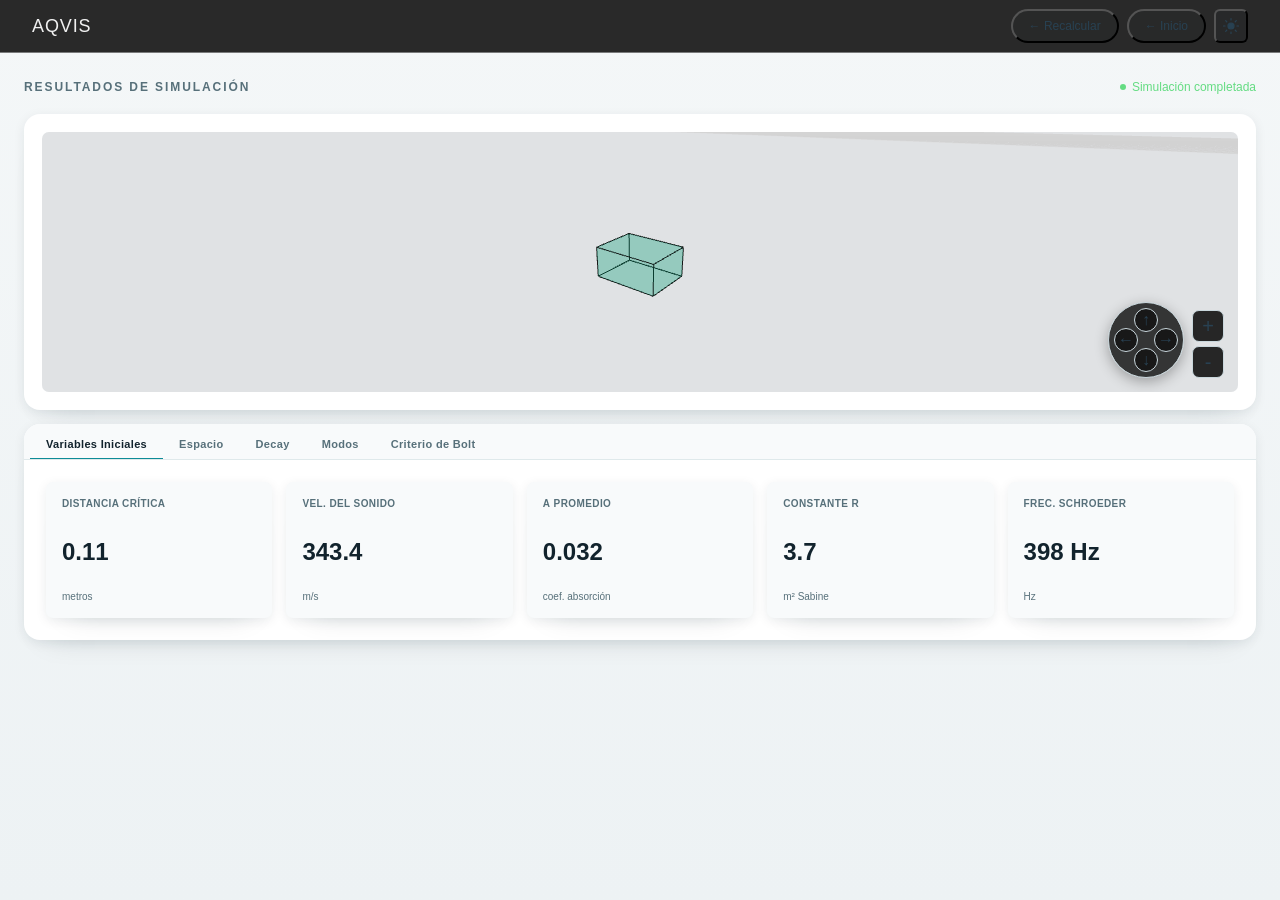
==== results.html @ 7ed19495 "Versión 1.1" ====
<!DOCTYPE html>
<html lang="es">
<head>
  <meta charset="UTF-8">
  <meta name="viewport" content="width=device-width, initial-scale=1.0">
  <title>Resultados — AQVIS</title>
  <link rel="stylesheet" href="css/global.css">
  <style>
    .results-page { min-height:100vh; padding-top:52px; padding-bottom:60px; background:var(--bg); }
    .results-inner { max-width:1300px; margin:0 auto; padding:28px 24px 0; }
    .results-header { display:flex; align-items:center; justify-content:space-between; margin-bottom:20px; }
    .results-title { font-size:12px; font-weight:600; letter-spacing:0.16em; text-transform:uppercase; color:var(--text3); font-family:var(--font-mono); }

    /* ── Gráfico RT60 ── */
    #rt-chart {
      width:100%;
      height:220px;
      margin-top:16px;
      border-radius:8px;
      background: var(--surface2);
      border: 1px solid var(--border2);
      overflow: visible;
    }
    .rt-chart-title {
      font-size:11px;
      font-family:var(--font-mono);
      color:var(--text3);
      text-transform:uppercase;
      letter-spacing:0.12em;
      margin-bottom:6px;
    }

    /* ── Áreas por superficie ── */
    .geo-surf-grid {
      display:grid;
      grid-template-columns:repeat(auto-fill, minmax(120px,1fr));
      gap:8px;
    }
    .surf-area-card {
      background:var(--surface2);
      border:1px solid var(--border2);
      border-radius:6px;
      padding:10px;
    }
    .surf-area-name { font-size:11px; color:var(--text3); font-family:var(--font-mono); margin-bottom:4px; }
    .surf-area-val  { font-size:17px; font-weight:700; color:var(--text); font-family:var(--font-mono); }
    .surf-area-unit { font-size:11px; color:var(--text3); }

    /* ── Bolt SVG corregido ── */
    .bolt-wrap { display:grid; grid-template-columns:1fr 1fr; gap:20px; align-items:start; }
    .bolt-chart-box { aspect-ratio:1; width:100%; max-width:380px; justify-self:center; }
    .bolt-ratio { display:flex; justify-content:space-between; padding:8px 0; border-bottom:1px solid var(--border2); }
    .bolt-ratio-lbl { font-size:12px; color:var(--text3); }
    .bolt-ratio-val { font-family:var(--font-mono); font-size:14px; font-weight:600; color:var(--text); }
    @media (max-width:720px) {
      .bolt-wrap { grid-template-columns:1fr; }
      .bolt-chart-box { width:min(100%, 360px); }
    }
  </style>
</head>
<body>

<div class="recalc-overlay" id="recalc-overlay">
  <div class="recalc-spinner"></div>
  <div class="recalc-label">Recalculando...</div>
</div>

<nav class="nav">
  <div class="nav-brand">AQVIS</div>
  <div style="display:flex;gap:8px">
    <button class="nav-btn" onclick="window.location.href='simulator.html'">← Recalcular</button>
    <button class="nav-btn" onclick="goHome()">← Inicio</button>
    <button id="theme-toggle" class="nav-btn theme-btn" onclick="toggleTheme()" aria-label="Cambiar tema"></button>
  </div>
</nav>

<div class="results-page">
  <div class="results-inner">

    <div class="results-header">
      <div class="results-title">Resultados de simulación</div>
      <div class="live"><div class="live-dot"></div>Simulación completada</div>
    </div>

    <div class="results-grid">

      <!-- ══ VISTA 3D ══ -->
      <div class="iso-panel">
        <div class="iso-viewport" style="flex:1">
          <div class="iso-grid-bg"></div>
          <div id="three-container" style="position:absolute;inset:0;z-index:1"></div>
          <div class="three-camera-controls" aria-label="Controles de cámara 3D">
            <div class="orbit-pad" aria-label="Orientar cámara">
              <button class="orbit-btn orbit-up" type="button" onclick="moveThreeCamera('up')" onpointerdown="startCameraHold('up')" onpointerup="stopCameraHold()" onpointerleave="stopCameraHold()" onpointercancel="stopCameraHold()" aria-label="Rotar hacia arriba">&#8593;</button>
              <button class="orbit-btn orbit-left" type="button" onclick="moveThreeCamera('left')" onpointerdown="startCameraHold('left')" onpointerup="stopCameraHold()" onpointerleave="stopCameraHold()" onpointercancel="stopCameraHold()" aria-label="Rotar hacia la izquierda">&#8592;</button>
              <button class="orbit-btn orbit-right" type="button" onclick="moveThreeCamera('right')" onpointerdown="startCameraHold('right')" onpointerup="stopCameraHold()" onpointerleave="stopCameraHold()" onpointercancel="stopCameraHold()" aria-label="Rotar hacia la derecha">&#8594;</button>
              <button class="orbit-btn orbit-down" type="button" onclick="moveThreeCamera('down')" onpointerdown="startCameraHold('down')" onpointerup="stopCameraHold()" onpointerleave="stopCameraHold()" onpointercancel="stopCameraHold()" aria-label="Rotar hacia abajo">&#8595;</button>
            </div>
            <div class="zoom-controls" aria-label="Zoom">
              <button class="zoom-btn" type="button" onclick="zoomThreeCamera('in')" aria-label="Acercar">+</button>
              <button class="zoom-btn" type="button" onclick="zoomThreeCamera('out')" aria-label="Alejar">-</button>
            </div>
          </div>
        </div>
      </div>

      <!-- ══ TABS ══ -->
      <div class="tabs-panel">
        <div class="tab-nav">
          <button class="tab-btn active" onclick="showTab('vars',this)">Variables Iniciales</button>
          <button class="tab-btn" onclick="showTab('espacio',this)">Espacio</button>
          <button class="tab-btn" onclick="showTab('decay',this)">Decay</button>
          <button class="tab-btn" onclick="showTab('modos',this)">Modos</button>
          <button class="tab-btn" onclick="showTab('bolt',this)">Criterio de Bolt</button>
        </div>

        <div class="tab-content">

          <!-- Variables Iniciales -->
          <div id="tab-vars" class="tab-pane active">
            <div class="param-grid">
              <div class="param-card">
                <div class="param-lbl">Distancia crítica</div>
                <div class="param-val" id="p-dc">—</div>
                <div class="param-unit">metros</div>
              </div>
              <div class="param-card">
                <div class="param-lbl">Vel. del sonido</div>
                <div class="param-val" id="p-vsound">—</div>
                <div class="param-unit">m/s</div>
              </div>
              <div class="param-card">
                <div class="param-lbl">α promedio</div>
                <div class="param-val" id="p-alpha">—</div>
                <div class="param-unit">coef. absorción</div>
              </div>
              <div class="param-card">
                <div class="param-lbl">Constante R</div>
                <div class="param-val" id="p-R">—</div>
                <div class="param-unit">m² Sabine</div>
              </div>
              <div class="param-card">
                <div class="param-lbl">Frec. Schroeder</div>
                <div class="param-val" id="p-schroeder">—</div>
                <div class="param-unit">Hz</div>
              </div>
            </div>
          </div>

          <!-- Espacio -->
          <div id="tab-espacio" class="tab-pane">
            <div class="param-grid" style="margin-bottom:14px">
              <div class="param-card">
                <div class="param-lbl">Volumen</div>
                <div class="param-val" id="g-vol">—</div>
                <div class="param-unit">m³</div>
              </div>
              <div class="param-card">
                <div class="param-lbl">Área total</div>
                <div class="param-val" id="g-area">—</div>
                <div class="param-unit">m²</div>
              </div>
              <div class="param-card">
                <div class="param-lbl">Free mean path</div>
                <div class="param-val" id="g-fmp">—</div>
                <div class="param-unit">metros</div>
              </div>
            </div>
            <div style="font-size:11px;font-weight:600;letter-spacing:0.16em;text-transform:uppercase;color:var(--text3);font-family:var(--font-mono);margin-bottom:10px">Área por superficie</div>
            <div class="geo-surf-grid" id="geo-surf-grid"></div>
          </div>

          <!-- Decay -->
          <div id="tab-decay" class="tab-pane">
            <!-- Selector de método RT60 -->
            <div class="mode-toggle" id="decay-method-toggle" style="margin-bottom:18px"></div>
            <div class="decay-control-row">
              <div class="decay-control-copy">
                <div class="selected-mode-label" id="decay-3d-label">Reflexiones 3D: Sabine</div>
                <span class="decay-control-hint">Controla la animación de reflexiones dentro del cubo.</span>
              </div>
              <button id="decay-play-toggle" class="decay-play-btn" type="button" onclick="toggleDecayPlayback()" aria-label="Pausar animación de Decay" aria-pressed="true" title="Pausar animación">&#10074;&#10074;</button>
            </div>

            <!-- Gráfico RT60 2D — una curva a la vez -->
            <div class="rt-chart-title">RT60 — Frecuencia vs Tiempo de Reverberación</div>
            <div id="rt-chart"></div>

            <div class="note" style="margin-top:12px" id="rt-note-text">—</div>
          </div>

          <!-- Modos -->
          <div id="tab-modos" class="tab-pane">
            <div class="modos-head">
              <div class="schroeder-lbl">Frecuencia de Schroeder: <strong id="schroeder-val">—</strong></div>
              <div class="zone-hint">zona modal ↓ · zona estadística →</div>
            </div>
            <div class="modes-view-tabs" role="tablist" aria-label="Vista de modos">
              <button class="modes-view-btn active" type="button" role="tab" aria-selected="true" onclick="setModesView('histogram',this)">Histograma</button>
              <button class="modes-view-btn" type="button" role="tab" aria-selected="false" onclick="setModesView('visualization',this)">Visualización</button>
            </div>

            <div class="modes-view-pane active" id="modes-view-histogram">
              <div class="density-card">
                <div class="density-title">Densidad modal por banda</div>
                <p class="histogram-help">Este histograma muestra cuántos modos propios aparecen en cada banda de frecuencia y cómo se distribuyen entre modos axiales, tangenciales y oblicuos. Permite identificar zonas de mayor concentración modal y evaluar, junto con la frecuencia de Schroeder, dónde el comportamiento del recinto deja de estar dominado por resonancias individuales.</p>
                <div id="modes-density-chart"></div>
                <div class="legend-row">
                  <div class="legend-item"><span class="legend-dot" style="background:var(--mode-axial)"></span>Axial</div>
                  <div class="legend-item"><span class="legend-dot" style="background:var(--mode-tangential)"></span>Tangencial</div>
                  <div class="legend-item"><span class="legend-dot" style="background:var(--mode-oblique)"></span>Oblicuo</div>
                </div>
              </div>
              <div style="font-size:10px;color:var(--text3);font-family:var(--font-mono)">zona modal ↓</div>
            </div>

            <div class="modes-view-pane" id="modes-view-visualization">
              <div class="selected-mode-label" id="selected-mode-label">Selecciona un modo para visualizarlo en 3D</div>
              <p class="modes-help">Los modos propios son las frecuencias naturales de resonancia del recinto. Cada modo describe una distribución específica de máximos y mínimos de presión dentro del espacio. Haz clic en una frecuencia para resaltarla y observar su patrón espacial directamente en el cubo 3D.</p>
              <div class="modes-type-tabs" id="modes-type-tabs" role="tablist" aria-label="Tipo de modo"></div>
              <div class="modes-cols" id="modes-cols"></div>
            </div>
          </div>

          <!-- Región de Bolt — gráfico generado por JS desde aqengine.js -->
          <div id="tab-bolt" class="tab-pane">
            <div class="bolt-wrap">
              <div class="bolt-chart-box">
                <div id="bolt-chart" style="width:100%;height:100%"></div>
              </div>

              <div class="bolt-info">
                <div style="font-size:13px;font-weight:600;margin-bottom:10px">Resultado</div>
                <div style="margin-bottom:12px"><span class="chip" id="bolt-chip">—</span></div>
                <p style="font-size:12px;color:var(--text2);line-height:1.65;margin-bottom:14px" id="bolt-text">—</p>

                <div class="bolt-dims" id="bolt-dims" style="font-size:10px;color:var(--text3);font-family:var(--font-mono);margin-bottom:12px;line-height:1.7">—</div>

                <div class="bolt-ratio">
                  <div class="bolt-ratio-lbl">Media / menor</div>
                  <div class="bolt-ratio-val" id="bolt-lh">—</div>
                </div>
                <div class="bolt-ratio">
                  <div class="bolt-ratio-lbl">Mayor / menor</div>
                  <div class="bolt-ratio-val" id="bolt-wh">—</div>
                </div>

                <div class="bolt-legend" style="margin-top:14px;display:flex;flex-direction:column;gap:6px">
                  <div class="legend-item"><span class="legend-dot" style="background:#64dc82"></span>Tu sala (dentro)</div>
                  <div class="legend-item"><span class="legend-dot" style="background:#f05050"></span>Tu sala (fuera)</div>
                  <div class="legend-item"><span class="legend-dot" style="background:var(--surface);border:1.3px solid var(--text3)"></span>Louden / Sepmeyer (referencia)</div>
                </div>

                <div style="margin-top:12px;font-size:10px;color:var(--text3);font-family:var(--font-mono);line-height:1.6">
                  Región de Bolt (1946) — aproximación trazada de la fuente original.
                  Puntos de referencia: Louden (1971), Sepmeyer (1965).
                </div>
              </div>
            </div>
          </div>

        </div>
      </div>

    </div>
  </div>
</div>

<script src="js/three.min.js"></script>
<script src="js/OrbitControls.js"></script>
<script src="js/aqengine.js"></script>
<script src="js/app.js"></script>
<script src="js/results.js"></script>
<script src="js/renderer.js"></script>
</body>
</html>
---- css/global.css ----
*, *::before, *::after { margin: 0; padding: 0; box-sizing: border-box; }

/* Transición sutil entre páginas (index → simulator → results).
   Sin efecto en navegadores sin soporte de cross-document view
   transitions: simplemente navegan como siempre. */
@view-transition {
  navigation: auto;
}

::view-transition-old(root),
::view-transition-new(root) {
  animation-duration: 0.22s;
  animation-timing-function: cubic-bezier(0.4, 0, 0.2, 1);
}

:root {
  --bg:        #050505;
  --surface:   #0e0e0e;
  --surface2:  #161616;
  --surface3:  #1f1f1f;
  --border:    #222222;
  --border2:   #2e2e2e;
  --text:      #f0f0f0;
  --text2:     #e4e4e4;
  --text3:     #bebebe;
  --accent:    #00c2cb;
  --accent-dim: rgba(0,194,203,0.16);
  --mode-axial: #2563eb;
  --mode-tangential: #f59e0b;
  --mode-oblique: #e83e8c;

  /* Barra superior: siempre oscura por diseño, independiente del tema */
  --nav-bg: rgba(5,5,5,0.85);

  --font-title: 'Segoe UI Variable Display', 'Segoe UI', sans-serif;
  --font-body:  'Arial', 'Helvetica Neue', sans-serif;
  --font-mono:  'Segoe UI Variable Text', 'Segoe UI', Arial, sans-serif;

  --radius:    10px;
  --radius-sm: 7px;
  --radius-lg: 16px;
  --radius-pill: 100px;

  --shadow-card: 0 1px 2px rgba(0,0,0,0.35), 0 10px 24px -16px rgba(0,0,0,0.65);

  --transition: all 0.22s cubic-bezier(0.4,0,0.2,1);

  /* 3D render filter defaults (dark mode) */
  --three-invert: 0;
  --three-hue: 0deg;
  --three-contrast: 1;
}

/* Light mode overrides when body has .light-mode */
.light-mode {
  --bg:        linear-gradient(180deg, #f4f7f8 0%, #edf2f4 100%);
  --surface:   #ffffff;
  --surface2:  #f8fafb;
  --surface3:  #eef4f5;
  --border:    #dfe9eb;
  --border2:   #c9d7dc;
  --text:      #12232d;
  --text2:     #284152;
  --text3:     #57707a;
  --accent:    #0d8b96;
  --accent-dim: rgba(13,139,150,0.12);
  --shadow-card: 0 3px 12px rgba(15,36,46,0.08), 0 18px 30px -24px rgba(15,36,46,0.2);

  /* Ajuste visual exclusivo para el tema claro */
  background: linear-gradient(180deg, #f4f7f8 0%, #edf2f4 100%);
}

.light-mode .wizard-card,
.light-mode .timeline,
.light-mode .field-wrap,
.light-mode .mat-select,
.light-mode .field-input {
  border: 1px solid var(--border);
}

.light-mode .wizard-card {
  background: linear-gradient(180deg, rgba(255,255,255,0.96) 0%, rgba(250,252,253,0.98) 100%);
}

.light-mode .timeline {
  background: rgba(255,255,255,0.72);
  backdrop-filter: blur(10px);
}

.light-mode .field-wrap,
.light-mode .mat-select,
.light-mode .field-input {
  background: var(--surface2);
  box-shadow: inset 0 1px 0 rgba(255,255,255,0.6);
}

.light-mode .nav-btn {
  background: rgba(17, 35, 45, 0.06);
  color: var(--text2);
}

.light-mode .nav-btn:hover {
  background: rgba(17, 35, 45, 0.1);
  color: var(--text);
}

/* Invert 3D render when light mode enabled to get quick negative-like effect */
.light-mode {
  --three-invert: 0.95;
  --three-hue: 160deg;
  --three-contrast: 0.92;
}

.light-mode #three-container canvas {
  filter: invert(var(--three-invert)) hue-rotate(var(--three-hue)) contrast(var(--three-contrast));
  transition: filter 220ms ease;
}

/* Theme button styles
   Nota: este botón también lleva la clase .nav-btn (para heredar el
   hover/transition base), cuyas reglas de padding/border-radius caerían
   más abajo en la cascada y ganarían con igual especificidad — por eso
   el selector va calificado con "button" acá, para que el tamaño e
   ícono del toggle nunca dependan del orden de las reglas. */
button.theme-btn {
  display: inline-flex;
  align-items: center;
  justify-content: center;
  width: 34px;
  height: 34px;
  padding: 6px;
  border-radius: 6px;
  background: transparent;
  color: #e4e4e4; /* fijo: el nav siempre es oscuro, no sigue var(--text) */
}
button.theme-btn svg { width: 18px; height: 18px; display: block; }
button.theme-btn:hover { background: rgba(255,255,255,0.08); }

@keyframes theme-spin {
  from { transform: rotate(0deg); }
  to   { transform: rotate(360deg); }
}
button.theme-btn.spin { animation: theme-spin 420ms ease; }

html { scroll-behavior: smooth; }

body {
  font-family: var(--font-body);
  background: var(--bg);
  color: var(--text);
  min-height: 100vh;
  overflow-x: hidden;
  -webkit-font-smoothing: antialiased;
}

.aq-tooltip {
  position: fixed;
  z-index: 3000;
  max-width: min(260px, calc(100vw - 24px));
  padding: 9px 11px 9px 13px;
  border: 1px solid var(--accent);
  border-radius: 6px;
  background: rgba(10, 18, 19, 0.96);
  box-shadow: 0 8px 22px rgba(0,0,0,0.4), inset 3px 0 0 var(--accent);
  color: var(--text2);
  font-family: var(--font-mono);
  font-size: 10px;
  line-height: 1.4;
  pointer-events: none;
  opacity: 0;
  transform: translateY(4px);
  transition: opacity 0.14s ease, transform 0.14s ease;
}

.aq-tooltip.visible { opacity: 1; transform: translateY(0); }
.light-mode .aq-tooltip { background: rgba(255,255,255,0.97); color: var(--text2); }

a { text-decoration: none; color: inherit; }
button { cursor: pointer; font-family: var(--font-body); }
input, select { font-family: var(--font-body); }

::-webkit-scrollbar { width: 4px; }
::-webkit-scrollbar-track { background: var(--bg); }
::-webkit-scrollbar-thumb { background: var(--border2); border-radius: 2px; }

/* ── NAV ── */
.nav {
  position: fixed;
  top: 0; left: 0; right: 0;
  z-index: 1000;
  height: 52px;
  display: flex;
  align-items: center;
  justify-content: space-between;
  padding: 0 32px;
  background: var(--nav-bg);
  backdrop-filter: blur(16px);
  box-shadow: 0 1px 0 rgba(0,0,0,0.5);
}

.nav-brand {
  font-family: var(--font-title);
  font-size: 18px;
  letter-spacing: 0.05em;
  color: #f0f0f0; /* fijo: el nav siempre es oscuro, no sigue var(--text) */
}

.nav-btn {
  background: rgba(255,255,255,0.06);
  color: #e4e4e4;
  padding: 6px 16px;
  border-radius: var(--radius-pill);
  font-size: 12px;
  font-family: var(--font-body);
  font-weight: 500;
  cursor: pointer;
  transition: var(--transition);
}

.nav-btn:hover {
  background: rgba(255,255,255,0.12);
  color: #ffffff;
}

/* ── TIMELINE PILLS ── */
.timeline {
  display: flex;
  flex-wrap: wrap;
  align-items: center;
  justify-content: center;
  gap: 2px;
  background: var(--surface);
  box-shadow: var(--shadow-card);
  border-radius: var(--radius-pill);
  padding: 5px;
  width: fit-content;
  max-width: 100%;
  margin: 0 auto 36px;
}

.tl-pill {
  padding: 7px 14px;
  border-radius: var(--radius-pill);
  font-size: 12px;
  font-weight: 500;
  color: var(--text3);
  cursor: default;
  transition: var(--transition);
  white-space: nowrap;
  user-select: none;
}

.tl-pill.active {
  background: var(--accent);
  color: var(--bg);
  font-weight: 600;
}

.tl-pill.done {
  color: var(--text2);
}

/* Timeline por nodos conectados del wizard */
.timeline {
  display: grid;
  grid-template-columns: repeat(var(--timeline-steps, 4), minmax(0, 1fr));
  align-items: start;
  width: 100%;
  padding: 16px 14px 12px;
  border: 1px solid var(--border2);
  border-radius: var(--radius);
  background: var(--surface);
  box-shadow: inset 0 1px 0 rgba(255,255,255,0.025);
}

.tl-node { position: relative; z-index: 0; display: flex; min-width: 0; flex-direction: column; align-items: center; gap: 8px; text-align: center; }
.tl-node:not(:last-child)::after { position: absolute; z-index: -1; top: 6px; left: calc(50% + 8px); right: calc(-50% + 8px); height: 1px; background: var(--border2); content: ''; }
.tl-node.done::after { background: var(--accent); box-shadow: 0 0 8px var(--accent-dim); }
.tl-dot { display: block; width: 13px; height: 13px; flex: 0 0 13px; border: 1px solid var(--text3); border-radius: 50%; background: var(--surface); transition: var(--transition); }
.tl-node.active .tl-dot { border-color: var(--accent); background: var(--accent); box-shadow: 0 0 0 4px var(--accent-dim), 0 0 14px var(--accent-dim); }
.tl-node.done .tl-dot { border-color: var(--accent); background: var(--accent); }
.tl-label { max-width: 100%; color: var(--text3); font-size: 10px; font-weight: 500; line-height: 1.3; overflow-wrap: anywhere; transition: opacity 220ms ease, color 220ms ease; }
.tl-node.active .tl-label { color: var(--text); font-weight: 700; }
.tl-node.done .tl-label, .tl-node.upcoming .tl-label { opacity: 0.55; }
@media (max-width: 520px) { .timeline { padding: 14px 8px 10px; } .tl-node { gap: 7px; } .tl-label { font-size: 9px; } }

/* ── WIZARD CARD ── */
.wizard-card {
  background: var(--surface);
  box-shadow: var(--shadow-card);
  border-radius: var(--radius-lg);
  padding: 36px 40px;
  width: 100%;
  max-width: 640px;
  margin: 0 auto;
  display: none;
  animation: fadeUp 0.35s cubic-bezier(0.34,1.2,0.64,1);
}

.wizard-card.active { display: block; }

@keyframes fadeUp {
  from { opacity: 0; transform: translateY(18px) scale(0.98); }
  to   { opacity: 1; transform: translateY(0) scale(1); }
}

@keyframes fadeOut {
  from { opacity: 1; transform: translateY(0); }
  to   { opacity: 0; transform: translateY(-12px); }
}

.results-title {
  font-family: var(--font-body);
  font-size: 11px;
  font-weight: 700;
  letter-spacing: 0.08em;
  text-transform: uppercase;
  color: var(--text);
}

.wc-title {
  font-family: var(--font-body);
  font-size: 28px;
  letter-spacing: 0.02em;
  margin-bottom: 8px;
  color: var(--text);
}

.wc-desc {
  font-size: 13px;
  color: var(--text2);
  line-height: 1.6;
  margin-bottom: 30px;
  font-weight: 300;
}

/* ── FORM ── */
.field-group { margin-bottom: 18px; }
.field-group:last-of-type { margin-bottom: 0; }

.field-label {
  display: block;
  font-size: 11px;
  font-weight: 600;
  color: var(--text2);
  margin-bottom: 7px;
  letter-spacing: 0.03em;
  text-transform: uppercase;
  font-family: var(--font-body);
}

.field-row-3 { display: grid; grid-template-columns: 1fr 1fr 1fr; gap: 10px; }
.field-row-2 { display: grid; grid-template-columns: 1fr 1fr; gap: 10px; }

.field-wrap { position: relative; }

.field-input {
  width: 100%;
  background: var(--surface2);
  border: 1px solid var(--border2);
  border-radius: var(--radius-sm);
  padding: 11px 36px 11px 14px;
  font-size: 14px;
  font-family: var(--font-mono);
  font-weight: 400;
  color: var(--text);
  transition: var(--transition);
  outline: none;
  appearance: none;
  -moz-appearance: textfield;
}

.field-input::-webkit-outer-spin-button,
.field-input::-webkit-inner-spin-button { -webkit-appearance: none; }

.field-input:focus {
  border-color: var(--accent);
  background: var(--surface3);
  box-shadow: 0 0 0 3px var(--accent-dim);
}

.field-unit {
  position: absolute;
  right: 12px;
  top: 50%;
  transform: translateY(-50%);
  font-size: 10px;
  font-family: var(--font-mono);
  color: var(--text3);
  pointer-events: none;
}

.field-sub {
  display: block;
  font-size: 10px;
  color: var(--text3);
  margin-top: 5px;
  font-family: var(--font-mono);
  letter-spacing: 0.04em;
}

/* ── SLIDER ── */
.slider-row { display: flex; align-items: center; gap: 16px; }

input[type="range"] {
  flex: 1;
  appearance: none;
  height: 2px;
  border-radius: 1px;
  outline: none;
  cursor: pointer;
  background: linear-gradient(to right, #fff 50%, var(--surface3) 50%);
}

input[type="range"]::-webkit-slider-thumb {
  appearance: none;
  width: 14px; height: 14px;
  border-radius: 50%;
  background: var(--accent);
  border: 2px solid var(--surface);
  box-shadow: 0 0 0 3px var(--accent-dim);
  cursor: pointer;
  transition: transform 0.15s;
}

input[type="range"]::-webkit-slider-thumb:hover { transform: scale(1.25); }

.slider-val {
  font-family: var(--font-mono);
  font-size: 13px;
  font-weight: 700;
  color: var(--accent);
  min-width: 46px;
  text-align: right;
}

/* ── SELECT ── */
.mat-select {
  width: 100%;
  background: var(--surface2);
  border: 1px solid var(--border2);
  border-radius: var(--radius-sm);
  padding: 9px 12px;
  font-size: 12px;
  font-family: var(--font-body);
  color: var(--text);
  outline: none;
  cursor: pointer;
  transition: var(--transition);
  appearance: none;
  background-image: url("data:image/svg+xml,%3Csvg xmlns='http://www.w3.org/2000/svg' width='10' height='6' fill='none'%3E%3Cpath d='M1 1l4 4 4-4' stroke='%23666' stroke-width='1.5' stroke-linecap='round'/%3E%3C/svg%3E");
  background-repeat: no-repeat;
  background-position: right 10px center;
  padding-right: 28px;
}

.mat-select:focus { border-color: var(--accent); box-shadow: 0 0 0 3px var(--accent-dim); }

/* ── MAT ROW ── */
.mat-row {
  display: grid;
  grid-template-columns: 72px 1fr auto;
  align-items: center;
  gap: 10px;
  padding: 10px 14px;
  background: var(--surface2);
  border-radius: var(--radius-sm);
  margin-bottom: 7px;
  transition: background 0.2s;
}

.mat-row:last-child { margin-bottom: 0; }
.mat-row:hover { background: var(--surface3); }

.mat-lbl {
  font-size: 11px;
  font-weight: 600;
  color: var(--text2);
  font-family: var(--font-body);
  letter-spacing: 0.04em;
}

.mat-alpha {
  font-size: 11px;
  font-family: var(--font-mono);
  color: var(--text2);
  white-space: nowrap;
}

/* ── BUTTONS ── */
.btn-primary {
  width: 100%;
  margin-top: 28px;
  background: var(--accent);
  color: var(--bg);
  border: none;
  border-radius: var(--radius-pill);
  padding: 14px;
  font-size: 13px;
  font-family: var(--font-body);
  font-weight: 600;
  letter-spacing: 0.04em;
  cursor: pointer;
  transition: var(--transition);
  display: flex;
  align-items: center;
  justify-content: center;
  gap: 8px;
}

.btn-primary:hover {
  filter: brightness(1.12);
  transform: translateY(-1px);
}

.btn-primary:active { transform: translateY(0); }

.wizard-actions { display:flex; align-items:center; gap:10px; margin-top:28px; }
.wizard-actions .btn-primary { width:auto; flex:1; margin-top:0; }
.btn-back {
  display:inline-flex;
  min-height:46px;
  align-items:center;
  justify-content:center;
  gap:7px;
  padding:0 16px;
  border:1px solid var(--border2);
  border-radius:var(--radius-pill);
  background:var(--surface2);
  color:var(--text2);
  font-size:12px;
  font-weight:600;
  white-space:nowrap;
  transition:var(--transition);
}
.btn-back:hover { border-color:var(--accent); color:var(--text); }
.btn-back svg { width:13px; height:13px; }
@media (max-width:520px) { .wizard-actions { gap:8px; } .btn-back { padding:0 12px; } }

.btn-outline {
  width: 100%;
  margin-top: 10px;
  background: transparent;
  color: var(--text2);
  border: 1px solid var(--border2);
  border-radius: var(--radius-pill);
  padding: 13px;
  font-size: 13px;
  font-family: var(--font-body);
  font-weight: 500;
  cursor: pointer;
  transition: var(--transition);
  display: flex;
  align-items: center;
  justify-content: center;
  gap: 8px;
}

.btn-outline:hover {
  border-color: #555;
  color: var(--text);
}

/* ── MODE TOGGLE ── */
.mode-toggle {
  display: flex;
  background: var(--surface2);
  box-shadow: var(--shadow-card);
  border-radius: var(--radius-pill);
  padding: 4px;
  margin-bottom: 20px;
  gap: 3px;
}

.mtog-btn {
  flex: 1;
  padding: 7px 12px;
  font-size: 11px;
  font-weight: 600;
  font-family: var(--font-body);
  border: none;
  border-radius: var(--radius-pill);
  background: transparent;
  color: var(--text3);
  cursor: pointer;
  transition: var(--transition);
  letter-spacing: 0.03em;
}

.mtog-btn.active {
  background: var(--accent);
  color: var(--bg);
}

/* ── YES/NO ── */
.yn-grid { display: grid; grid-template-columns: 1fr 1fr; gap: 12px; }

.yn-card {
  padding: 22px 16px;
  background: var(--surface2);
  box-shadow: var(--shadow-card);
  border-radius: var(--radius);
  cursor: pointer;
  transition: var(--transition);
  text-align: center;
}

.yn-card:hover { background: var(--surface3); }
.yn-card.selected { box-shadow: 0 0 0 2px var(--accent), var(--shadow-card); background: var(--surface3); }

.yn-label { font-size: 15px; font-weight: 600; color: var(--text); }
.yn-desc  { font-size: 11px; color: var(--text3); margin-top: 4px; font-family: var(--font-mono); }

/* ── CHIPS ── */
.chip {
  display: inline-flex;
  align-items: center;
  gap: 4px;
  padding: 3px 10px;
  border-radius: var(--radius-pill);
  font-size: 10px;
  font-weight: 600;
  font-family: var(--font-body);
}

.chip-good { background: rgba(100,220,130,0.1); color: #64dc82; border: 1px solid rgba(100,220,130,0.2); }
.chip-warn { background: rgba(240,180,50,0.1);  color: #f0b432; border: 1px solid rgba(240,180,50,0.2); }
.chip-bad  { background: rgba(240,80,80,0.1);   color: #f05050; border: 1px solid rgba(240,80,80,0.2); }

/* ── NOTES ── */
.note {
  padding: 11px 14px;
  border-radius: var(--radius-sm);
  font-size: 11px;
  font-family: var(--font-mono);
  line-height: 1.6;
  margin-top: 12px;
  color: var(--text3);
  background: var(--surface2);
}

/* ── RECALC OVERLAY ── */
.recalc-overlay {
  position: fixed;
  inset: 0;
  z-index: 900;
  backdrop-filter: blur(12px);
  background: rgba(5,5,5,0.7);
  display: none;
  align-items: center;
  justify-content: center;
  flex-direction: column;
  gap: 14px;
}

.recalc-overlay.active { display: flex; }

.recalc-spinner {
  width: 32px; height: 32px;
  border: 2px solid var(--border2);
  border-top-color: var(--text);
  border-radius: 50%;
  animation: spin 0.7s linear infinite;
}

@keyframes spin { to { transform: rotate(360deg); } }

.recalc-label {
  font-size: 12px;
  color: var(--text2);
  letter-spacing: 0.15em;
  font-family: var(--font-mono);
}

/* ── TABS ── */
.tab-nav {
  display: flex;
  gap: 0;
  padding: 6px 6px 0;
  background: var(--surface2);
  border-bottom: 1px solid var(--border);
  overflow-x: auto;
  scrollbar-width: none;
}

.tab-nav::-webkit-scrollbar { display: none; }

.tab-btn {
  padding: 8px 16px;
  font-size: 11px;
  font-weight: 600;
  font-family: var(--font-body);
  border: none;
  background: transparent;
  color: var(--text3);
  border-radius: 7px 7px 0 0;
  cursor: pointer;
  transition: var(--transition);
  white-space: nowrap;
  border-bottom: 2px solid transparent;
  margin-bottom: -1px;
  letter-spacing: 0.03em;
}

.tab-btn:hover:not(.active) { color: var(--text2); }
.tab-btn.active { color: var(--text); border-bottom-color: var(--accent); }

.tab-content { padding: 22px; }
.tab-pane { display: none; }
.tab-pane.active { display: block; animation: fadeUp 0.22s ease; }

/* ── DECAY: selector de método RT60 ── */
.decay-status-dot {
  display: inline-block;
  width: 6px; height: 6px;
  border-radius: 50%;
  margin-right: 6px;
  vertical-align: middle;
}
.decay-status-dot.rt-good { background: #64dc82; }
.decay-status-dot.rt-warn { background: #f0b432; }
.decay-status-dot.rt-bad  { background: #f05050; }

/* ── PARAM CARDS ── */
 .param-grid {
  display: grid;
  grid-template-columns: repeat(auto-fit, minmax(220px, 1fr));
  gap: 14px;
}

.param-card {
  background: var(--surface2);
  box-shadow: var(--shadow-card);
  border-radius: var(--radius-sm);
  padding: 16px;
  min-height: 136px;
  display: flex;
  flex-direction: column;
  justify-content: space-between;
}

.param-lbl {
  font-size: 10px;
  font-weight: 600;
  letter-spacing: 0.04em;
  text-transform: uppercase;
  color: var(--text3);
  margin-bottom: 8px;
  font-family: var(--font-body);
}
.param-val {
  font-size: 24px;
  font-weight: 700;
  color: var(--text);
  font-family: var(--font-body);
  line-height: 1;
}
.param-unit {
  font-size: 10px;
  color: var(--text3);
  margin-top: 4px;
  font-family: var(--font-body);
}

/* ── MODOS: cabecera + histograma de densidad ── */
.modos-head { display: flex; align-items: center; gap: 16px; margin-bottom: 18px; flex-wrap: wrap; }
.schroeder-lbl { font-size: 11px; color: var(--text2); font-family: var(--font-mono); }
.schroeder-lbl strong { color: var(--text); }
.zone-hint { font-size: 10px; color: var(--text3); font-family: var(--font-mono); }

.density-card {
  background: var(--surface2);
  box-shadow: var(--shadow-card);
  border-radius: var(--radius-sm);
  padding: 18px 20px 14px;
  margin-bottom: 20px;
}
.density-title {
  font-size: 10px; font-weight: 700; letter-spacing: 0.14em; text-transform: uppercase;
  color: var(--text3); font-family: var(--font-mono); margin-bottom: 12px;
}
.legend-row { display: flex; gap: 18px; margin-top: 10px; flex-wrap: wrap; }
.legend-item { display: flex; align-items: center; gap: 6px; font-size: 11px; color: var(--text3); font-family: var(--font-mono); }
.legend-dot { width: 8px; height: 8px; border-radius: 2px; flex-shrink: 0; }

/* ── MODOS: columnas por tipo ── */
.modes-type-tabs { display:flex; gap:4px; width:100%; margin-bottom:14px; padding:3px; overflow-x:auto; background:var(--surface2); border-radius:7px; scrollbar-width:none; }
.modes-type-tabs::-webkit-scrollbar { display:none; }
.modes-type-btn { flex:1; min-width:130px; padding:8px 6px; border:0; border-radius:5px; background:transparent; color:var(--text3); font-size:10px; font-weight:600; white-space:nowrap; }
.modes-type-btn.active { background:var(--accent); color:var(--bg); }
.modes-cols { display: grid; grid-template-columns: 1fr; gap: 0; }
.modes-cols > [data-mode-type] { display:none; }
.modes-cols > [data-mode-type].active { display:block; }

.modes-col-head {
  display: flex; align-items: center; gap: 7px; margin-bottom: 10px; padding-bottom: 8px;
  border-bottom: 1px solid var(--border);
}
.modes-col-dot { width: 8px; height: 8px; border-radius: 2px; flex-shrink: 0; }
.modes-col-title { font-size: 11px; font-weight: 700; letter-spacing: 0.08em; text-transform: uppercase; color: var(--text); }
.modes-col-count { font-size: 10px; color: var(--text3); font-family: var(--font-mono); margin-left: auto; white-space: nowrap; }

.modes-list { display:grid; grid-template-columns:repeat(4,minmax(0,1fr)); gap:5px; padding-right:2px; }

.mode-row-v2 {
  display: flex; align-items: baseline; justify-content: space-between; gap: 8px;
  padding: 7px 10px; background: var(--surface2); border-radius: 6px; border-left: 2px solid transparent;
  width: 100%; min-width:0; border-top: 0; border-right: 0; border-bottom: 0; text-align: left; cursor: pointer; color: inherit;
  transition: background 140ms ease, border-color 140ms ease;
}
.mode-row-v2:hover, .mode-row-v2.selected {
  background: var(--surface3); border-left-color: var(--accent);
}
.mode-row-v2 .freq { font-size: 13px; font-weight: 700; color: var(--text); font-family: var(--font-mono); white-space: nowrap; }
.mode-row-v2 .lbl  { min-width:0; overflow:hidden; text-overflow:ellipsis; font-size:10px; color:var(--text3); font-family:var(--font-mono); text-align:right; white-space:nowrap; }
.selected-mode-label { margin: -8px 0 14px; font-size: 11px; color: var(--accent); font-family: var(--font-mono); }

.col-axial .modes-col-dot      { background:var(--mode-axial); }
.col-axial .mode-row-v2        { border-left-color:var(--mode-axial); }
.col-tangencial .modes-col-dot { background:var(--mode-tangential); }
.col-tangencial .mode-row-v2   { border-left-color:var(--mode-tangential); }
.col-oblicuo .modes-col-dot    { background:var(--mode-oblique); }
.col-oblicuo .mode-row-v2      { border-left-color:var(--mode-oblique); }

@media (max-width: 720px) {
  .modes-cols { grid-template-columns: 1fr; }
  .modes-list { grid-template-columns:repeat(2,minmax(0,1fr)); }
}

.modes-view-tabs { display:flex; gap:4px; margin:0 0 16px; padding:3px; background:var(--surface2); border-radius:7px; }
.modes-view-btn { flex:1; min-height:34px; border:0; border-radius:5px; background:transparent; color:var(--text3); font-size:11px; font-weight:600; cursor:pointer; transition:var(--transition); }
.modes-view-btn:hover { color:var(--text); }
.modes-view-btn.active { background:var(--accent); color:var(--bg); }
.modes-view-pane { display:none; }
.modes-view-pane.active { display:block; animation:fadeUp 0.2s ease; }
.modes-help,.histogram-help { max-width:760px; margin:-6px 0 16px; color:var(--text3); font-size:11px; line-height:1.55; }
.histogram-help { margin:-4px 0 16px; }

/* ── GEO SURFACES ── */
.geo-surf-grid { display: grid; grid-template-columns: 1fr 1fr; gap: 7px; }

.geo-surf-item {
  background: var(--surface2);
  box-shadow: var(--shadow-card);
  border-radius: var(--radius-sm);
  padding: 10px 12px;
  display: flex;
  justify-content: space-between;
  align-items: center;
}

.geo-surf-lbl { font-size: 12px; color: var(--text2); font-family: var(--font-mono); }
.geo-surf-val { font-size: 13px; font-weight: 600; color: var(--text); font-family: var(--font-mono); }

/* ── BOLT ──
   El layout de .bolt-wrap/.bolt-chart-box/.bolt-ratio* vive en el
   <style> inline de results.html (grid 2 columnas + aspect-ratio),
   que siempre pisa cualquier regla equivalente definida acá por
   orden de cascada — se removieron las versiones duplicadas para no
   mantener dos definiciones divergentes de los mismos selectores. */
.bolt-info { flex: 1; }

/* ── LIVE ── */
.live { display: flex; align-items: center; gap: 6px; font-size: 12px; color: #64dc82; font-family: var(--font-mono); }
.live-dot { width: 6px; height: 6px; border-radius: 50%; background: #64dc82; animation: pulse 2s infinite; }
@keyframes pulse { 0%,100%{opacity:1} 50%{opacity:0.3} }

/* ── CUSTOM ABSORPTION TABLE ── */
.abs-table {
  width: 100%;
  border-collapse: collapse;
  font-size: 11px;
  font-family: var(--font-mono);
}

.abs-table th {
  padding: 8px 6px;
  font-size: 9px;
  letter-spacing: 0.12em;
  color: var(--text3);
  border-bottom: 1px solid var(--border);
  text-align: center;
  font-weight: 600;
}

.abs-table th:first-child { text-align: left; }

.abs-table td {
  padding: 6px 4px;
  border-bottom: 1px solid var(--border);
  text-align: center;
}

.abs-table tr:last-child td { border-bottom: none; }

.abs-table td:first-child {
  text-align: left;
  font-weight: 600;
  color: var(--text2);
  padding-left: 6px;
}

.abs-input {
  width: 52px;
  background: var(--surface2);
  border: 1px solid var(--border);
  border-radius: 5px;
  padding: 5px 6px;
  font-size: 11px;
  font-family: var(--font-mono);
  color: var(--text);
  text-align: center;
  outline: none;
  transition: border-color 0.2s;
  appearance: none;
  -moz-appearance: textfield;
}

.abs-input::-webkit-outer-spin-button,
.abs-input::-webkit-inner-spin-button { -webkit-appearance: none; }

.abs-input:focus { border-color: var(--accent); box-shadow: 0 0 0 3px var(--accent-dim); }

/* ── RESULTS LAYOUT ── */
.results-grid {
  display: grid;
  grid-template-columns: 1fr;
  grid-template-rows: auto auto;
  gap: 14px;
}

.left-col {
  grid-column: 1;
  grid-row: 1 / 4;
  display: flex;
  flex-direction: column;
  gap: 12px;
}

.panel-card {
  background: var(--surface);
  box-shadow: var(--shadow-card);
  border-radius: var(--radius-lg);
  padding: 18px;
}

.panel-title {
  font-size: 10px;
  font-weight: 700;
  letter-spacing: 0.08em;
  text-transform: uppercase;
  color: var(--text);
  margin-bottom: 12px;
  font-family: var(--font-body);
  display: flex;
  align-items: center;
  gap: 8px;
}

.panel-title::after { content: ''; flex: 1; height: 1px; background: var(--border); }

.iso-panel {
  background: var(--surface);
  box-shadow: var(--shadow-card);
  border-radius: var(--radius-lg);
  grid-column: 1;
  grid-row: 1;
  padding: 18px;
  display: flex;
  flex-direction: column;
  min-height: 260px;
}

.iso-header {
  display: flex;
  justify-content: space-between;
  align-items: center;
  margin-bottom: 12px;
}

.iso-badge {
  background: var(--surface2);
  color: var(--text2);
  border-radius: 6px;
  padding: 4px 10px;
  font-size: 10px;
  font-family: var(--font-mono);
}

.iso-viewport {
  flex: 1;
  background: radial-gradient(ellipse at 50% 72%, var(--accent-dim) 0%, var(--surface2) 55%, var(--surface2) 100%);
  border-radius: var(--radius-sm);
  position: relative;
  overflow: hidden;
  min-height: 260px;
  display: flex;
  align-items: center;
  justify-content: center;
}

.three-camera-controls {
  position:absolute;
  right:14px;
  bottom:14px;
  z-index:4;
  display:flex;
  align-items:flex-end;
  gap:8px;
}
.orbit-pad {
  position:relative;
  width:76px;
  height:76px;
  border:1px solid var(--border2);
  border-radius:50%;
  background:rgba(5,5,5,0.78);
  box-shadow:0 4px 14px rgba(0,0,0,0.3);
}
.orbit-btn,.zoom-btn {
  display:flex;
  align-items:center;
  justify-content:center;
  border:1px solid var(--border2);
  background:rgba(22,22,22,0.92);
  color:var(--text2);
  cursor:pointer;
  transition:var(--transition);
}
.orbit-btn:hover,.zoom-btn:hover { border-color:var(--accent); background:var(--surface3); color:var(--accent); }
.orbit-btn { position:absolute; width:24px; height:24px; border-radius:50%; font-size:16px; line-height:1; }
.orbit-up { top:5px; left:25px; }
.orbit-left { top:25px; left:5px; }
.orbit-right { top:25px; right:5px; }
.orbit-down { bottom:5px; left:25px; }
.zoom-controls { display:flex; flex-direction:column; gap:4px; }
.zoom-btn { width:32px; height:32px; border-radius:7px; font-size:20px; line-height:1; }

.iso-grid-bg {
  position: absolute; inset: 0;
  background-image:
    linear-gradient(rgba(255,255,255,0.025) 1px, transparent 1px),
    linear-gradient(90deg, rgba(255,255,255,0.025) 1px, transparent 1px);
  background-size: 28px 28px;
}

.iso-dim-lbl {
  position: absolute;
  bottom: 10px; left: 12px;
  font-family: var(--font-mono);
  font-size: 10px;
  color: var(--text3);
  z-index: 2;
}

.tabs-panel {
  background: var(--surface);
  box-shadow: var(--shadow-card);
  border-radius: var(--radius-lg);
  grid-column: 1;
  grid-row: 2;
  overflow: hidden;
}

.decay-control-row { display:flex; align-items:center; justify-content:space-between; gap:12px; }
.decay-control-copy { min-width:0; }
.decay-control-hint { display:block; margin-top:-9px; color:var(--text3); font-size:10px; line-height:1.4; }
.decay-play-btn { display:inline-flex; align-items:center; justify-content:center; width:32px; height:32px; flex:0 0 32px; border:1px solid var(--border2); border-radius:7px; background:var(--surface2); color:var(--accent); font-size:13px; line-height:1; cursor:pointer; transition:var(--transition); }
.decay-play-btn:hover { border-color:var(--accent); background:var(--surface3); }

.res-field-input {
  width: 100%;
  background: var(--surface2);
  border: 1px solid var(--border);
  border-radius: var(--radius-sm);
  padding: 8px 30px 8px 10px;
  font-size: 13px;
  font-family: var(--font-mono);
  color: var(--text);
  outline: none;
  transition: border-color 0.2s;
  appearance: none;
  -moz-appearance: textfield;
}

.res-field-input::-webkit-outer-spin-button,
.res-field-input::-webkit-inner-spin-button { -webkit-appearance: none; }
.res-field-input:focus { border-color: var(--accent); box-shadow: 0 0 0 3px var(--accent-dim); }

.res-unit {
  position: absolute;
  right: 8px; bottom: 9px;
  font-size: 9px;
  font-family: var(--font-mono);
  color: var(--text3);
  pointer-events: none;
}

.recalc-btn {
  width: 100%;
  background: var(--accent);
  color: var(--bg);
  border: none;
  border-radius: var(--radius-pill);
  padding: 12px;
  font-size: 12px;
  font-family: var(--font-body);
  font-weight: 600;
  letter-spacing: 0.04em;
  cursor: pointer;
  transition: var(--transition);
  display: flex;
  align-items: center;
  justify-content: center;
  gap: 8px;
}

.recalc-btn:hover { filter: brightness(1.12); transform: translateY(-1px); }

@media (max-width: 960px) {
  .results-grid { grid-template-columns: 1fr; }
  .left-col, .iso-panel, .tabs-panel { grid-column: 1; grid-row: auto; }
}

@media (max-width:720px) {
  .three-camera-controls { right:8px; bottom:8px; }
}
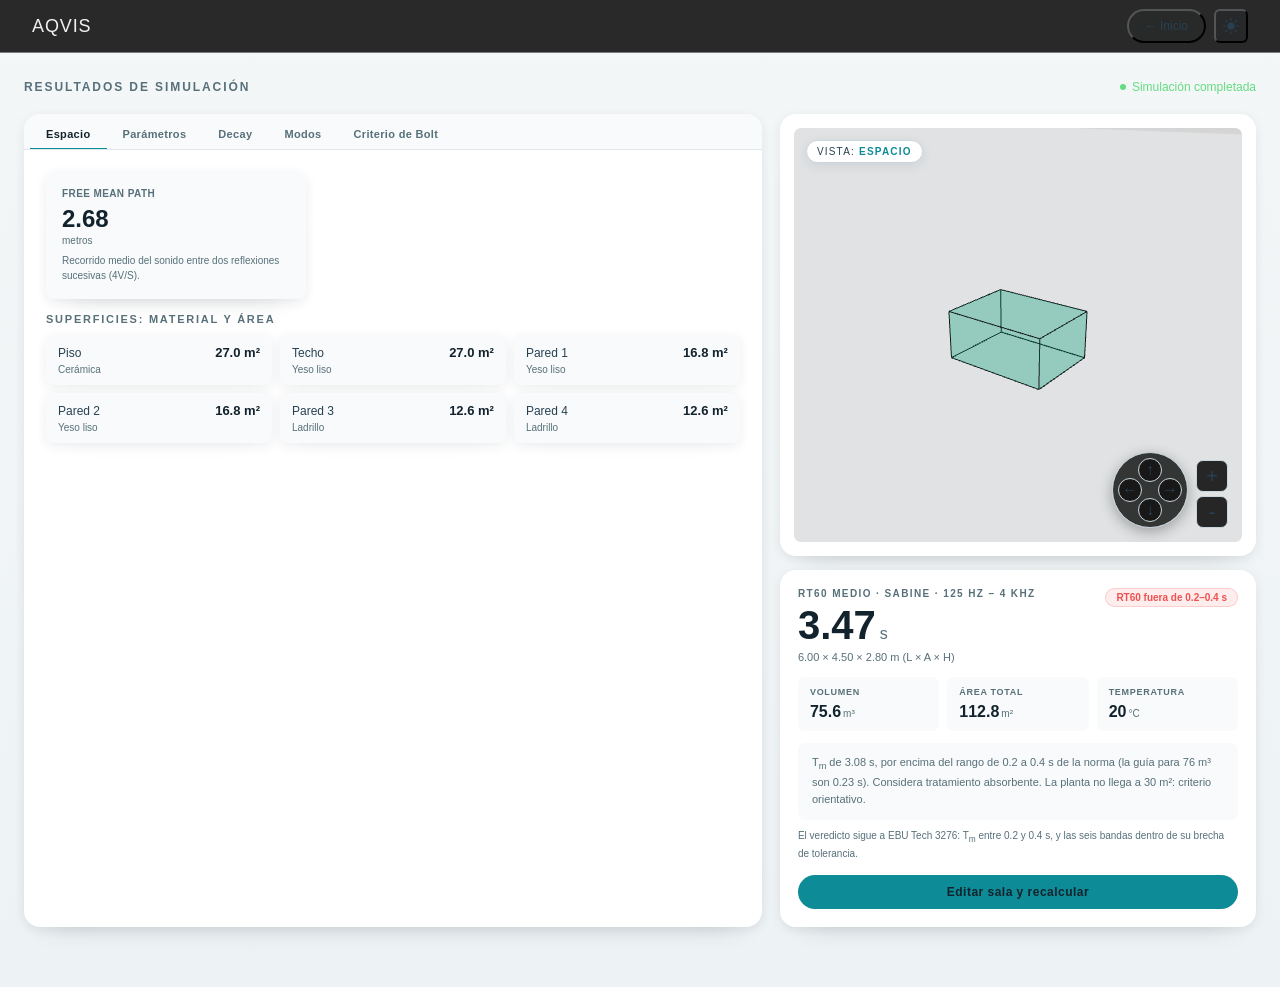
==== commit 88cc753a: "Rediseño de resultados, región de Bolt corregida y EBU Tech 3276 verificada Trae al sitio publicado " ====
--- a/results.html
+++ b/results.html
@@ -33,18 +33,21 @@
     /* ── Áreas por superficie ── */
     .geo-surf-grid {
       display:grid;
-      grid-template-columns:repeat(auto-fill, minmax(120px,1fr));
+      grid-template-columns:repeat(auto-fill, minmax(190px,1fr));
       gap:8px;
     }
-    .surf-area-card {
-      background:var(--surface2);
-      border:1px solid var(--border2);
-      border-radius:6px;
-      padding:10px;
-    }
-    .surf-area-name { font-size:11px; color:var(--text3); font-family:var(--font-mono); margin-bottom:4px; }
-    .surf-area-val  { font-size:17px; font-weight:700; color:var(--text); font-family:var(--font-mono); }
-    .surf-area-unit { font-size:11px; color:var(--text3); }
+    /* La ficha pasa de una linea (nombre | area) a tres: debajo del area va
+       el material de construccion y, si la superficie lleva tratamiento, una
+       tercera linea en --accent con su nombre y la superficie tratada. El
+       material determina la absorcion de la que sale todo el calculo y no
+       aparecia en ninguna pantalla de resultados. */
+    /* justify-content:space-between viene de global.css y en columna separa
+       la primera linea de la ultima, dejando el material pegado al fondo de
+       las fichas que la rejilla estira para igualar la fila. */
+    .geo-surf-item { flex-direction:column; justify-content:flex-start; align-items:stretch; gap:4px; }
+    .geo-surf-top  { display:flex; justify-content:space-between; align-items:baseline; gap:8px; }
+    .geo-surf-mat  { font-size:10px; color:var(--text3); font-family:var(--font-mono); }
+    .geo-surf-trat { font-size:10px; color:var(--accent); font-family:var(--font-mono); }
 
     /* ── Bolt SVG corregido ── */
     .bolt-wrap { display:grid; grid-template-columns:1fr 1fr; gap:20px; align-items:start; }
@@ -56,6 +59,98 @@
       .bolt-wrap { grid-template-columns:1fr; }
       .bolt-chart-box { width:min(100%, 360px); }
     }
+
+    /* ══ LAYOUT DOS COLUMNAS: análisis (izq) · 3D + resumen (der) ══ */
+    .results-inner { max-width:1480px; }
+    .results-grid {
+      grid-template-columns: minmax(0, 1.55fr) minmax(340px, 1fr);
+      grid-template-rows: auto;
+      align-items: start;
+      gap: 18px;
+    }
+    /* El panel de análisis acompaña la altura de la columna derecha: sin esto
+       una pestaña corta (Espacio) deja un hueco enorme bajo la tarjeta.
+       align-items:start se mantiene para que el sticky de .side-col tenga
+       recorrido dentro de su celda. */
+    .tabs-panel { grid-column: 1; grid-row: 1; align-self: stretch; }
+    .side-col {
+      grid-column: 2; grid-row: 1;
+      position: sticky; top: 70px;
+      display: flex; flex-direction: column; gap: 14px;
+    }
+    .side-col .iso-panel { grid-column: auto; grid-row: auto; padding: 14px; min-height: 0; }
+    .side-col .iso-viewport { min-height: 0; height: clamp(300px, 46vh, 460px); flex: none; }
+    .view-caption {
+      position:absolute; left:12px; top:12px; z-index:4;
+      font-size:10px; font-family:var(--font-mono); letter-spacing:0.12em; text-transform:uppercase;
+      color:var(--text2); background:var(--surface); border:1px solid var(--border2); box-shadow:var(--shadow-card);
+      padding:5px 10px; border-radius:var(--radius-pill); pointer-events:none;
+    }
+    .view-caption b { color:var(--accent); font-weight:600; }
+
+    /* Resumen siempre visible */
+    .summary-card {
+      background:var(--surface); box-shadow:var(--shadow-card);
+      border-radius:var(--radius-lg); padding:18px;
+    }
+    .summary-head { display:flex; align-items:flex-start; justify-content:space-between; gap:12px; margin-bottom:14px; }
+    .summary-kicker { font-size:10px; font-weight:600; letter-spacing:0.14em; text-transform:uppercase; color:var(--text3); font-family:var(--font-mono); margin-bottom:6px; }
+    .summary-rt { font-size:40px; font-weight:700; line-height:1; color:var(--text); font-variant-numeric:tabular-nums; }
+    .summary-rt small { font-size:16px; font-weight:500; color:var(--text3); margin-left:4px; }
+    .summary-sub { font-size:11px; color:var(--text3); margin-top:6px; font-family:var(--font-mono); }
+    .summary-stats { display:grid; grid-template-columns:repeat(3, 1fr); gap:8px; }
+    .summary-stat { background:var(--surface2); border-radius:var(--radius-sm); padding:10px 12px; }
+    .summary-stat-lbl { font-size:9px; font-weight:600; letter-spacing:0.08em; text-transform:uppercase; color:var(--text3); margin-bottom:6px; }
+    .summary-stat-val { font-size:16px; font-weight:700; color:var(--text); font-variant-numeric:tabular-nums; white-space:nowrap; }
+    .summary-stat-val small { font-size:10px; font-weight:500; color:var(--text3); margin-left:2px; }
+    .summary-note { margin-top:12px; }
+    .summary-foot { margin-top:8px; font-size:10px; line-height:1.5; color:var(--text3); }
+    .summary-actions { display:flex; gap:8px; margin-top:14px; }
+    .summary-actions .recalc-btn { padding:10px; }
+
+    /* Tarjetas de parámetros más compactas dentro de la columna de análisis */
+    .tabs-panel .param-grid { grid-template-columns: repeat(auto-fit, minmax(170px, 1fr)); }
+    .tabs-panel .param-card { min-height: 112px; }
+    .param-hint { font-size:10px; color:var(--text3); line-height:1.45; margin-top:8px; }
+
+    /* Pestaña Espacio: una sola tarjeta, que no se estire a todo el ancho */
+    #tab-espacio .param-grid { grid-template-columns: repeat(auto-fit, minmax(170px, 260px)); justify-content: start; }
+
+    /* El párrafo de consejo de Bolt no se pinta de rojo: la insignia ya avisa */
+    #bolt-text { color: var(--text2) !important; }
+
+    /* Decay: el título del gráfico se pegaba al texto que controla la
+       animación, y la curva se quedaba pequeña en un panel ahora alto. */
+    .rt-chart-title { margin-top: 20px; }
+    #rt-chart { height: 300px; }
+
+    /* Una columna: resumen primero, luego el análisis, y el 3D al final */
+    @media (max-width: 1100px) {
+      .results-grid { grid-template-columns: 1fr; gap: 14px; }
+      .side-col { display: contents; }
+      .summary-card { grid-column: 1; grid-row: 1; }
+      .tabs-panel { grid-column: 1; grid-row: 2; min-height: 0; }
+      .side-col .iso-panel { grid-column: 1; grid-row: 3; }
+      .side-col .iso-viewport { height: clamp(260px, 42vh, 380px); }
+    }
+    @media (max-width: 520px) {
+      .results-inner { padding: 20px 16px 0; }
+      .summary-stat { padding:9px 10px; }
+      .summary-stat-val { font-size:15px; }
+      .summary-rt { font-size: 34px; }
+
+      /* Las cinco pestanas no caben en una fila a 390. .tab-nav se desplaza
+         en horizontal, pero sin indicio visible "Criterio de Bolt"
+         desaparece sin mas. A este ancho se reparten en dos filas. */
+      .tab-nav { flex-wrap: wrap; overflow-x: visible; }
+      .tab-btn { flex: 0 0 auto; }
+
+      /* El rotulo del resumen y la insignia partian cada uno en dos lineas y
+         descuadraban la cabecera de la tarjeta. */
+      .summary-kicker { font-size: 9px; letter-spacing: 0.1em; }
+      .summary-head .chip { white-space: nowrap; }
+      .summary-head { flex-wrap: wrap; }
+    }
   </style>
 </head>
 <body>
@@ -68,7 +163,6 @@
 <nav class="nav">
   <div class="nav-brand">AQVIS</div>
   <div style="display:flex;gap:8px">
-    <button class="nav-btn" onclick="window.location.href='simulator.html'">← Recalcular</button>
     <button class="nav-btn" onclick="goHome()">← Inicio</button>
     <button id="theme-toggle" class="nav-btn theme-btn" onclick="toggleTheme()" aria-label="Cambiar tema"></button>
   </div>
@@ -84,31 +178,11 @@
 
     <div class="results-grid">
 
-      <!-- ══ VISTA 3D ══ -->
-      <div class="iso-panel">
-        <div class="iso-viewport" style="flex:1">
-          <div class="iso-grid-bg"></div>
-          <div id="three-container" style="position:absolute;inset:0;z-index:1"></div>
-          <div class="three-camera-controls" aria-label="Controles de cámara 3D">
-            <div class="orbit-pad" aria-label="Orientar cámara">
-              <button class="orbit-btn orbit-up" type="button" onclick="moveThreeCamera('up')" onpointerdown="startCameraHold('up')" onpointerup="stopCameraHold()" onpointerleave="stopCameraHold()" onpointercancel="stopCameraHold()" aria-label="Rotar hacia arriba">&#8593;</button>
-              <button class="orbit-btn orbit-left" type="button" onclick="moveThreeCamera('left')" onpointerdown="startCameraHold('left')" onpointerup="stopCameraHold()" onpointerleave="stopCameraHold()" onpointercancel="stopCameraHold()" aria-label="Rotar hacia la izquierda">&#8592;</button>
-              <button class="orbit-btn orbit-right" type="button" onclick="moveThreeCamera('right')" onpointerdown="startCameraHold('right')" onpointerup="stopCameraHold()" onpointerleave="stopCameraHold()" onpointercancel="stopCameraHold()" aria-label="Rotar hacia la derecha">&#8594;</button>
-              <button class="orbit-btn orbit-down" type="button" onclick="moveThreeCamera('down')" onpointerdown="startCameraHold('down')" onpointerup="stopCameraHold()" onpointerleave="stopCameraHold()" onpointercancel="stopCameraHold()" aria-label="Rotar hacia abajo">&#8595;</button>
-            </div>
-            <div class="zoom-controls" aria-label="Zoom">
-              <button class="zoom-btn" type="button" onclick="zoomThreeCamera('in')" aria-label="Acercar">+</button>
-              <button class="zoom-btn" type="button" onclick="zoomThreeCamera('out')" aria-label="Alejar">-</button>
-            </div>
-          </div>
-        </div>
-      </div>
-
       <!-- ══ TABS ══ -->
       <div class="tabs-panel">
         <div class="tab-nav">
-          <button class="tab-btn active" onclick="showTab('vars',this)">Variables Iniciales</button>
-          <button class="tab-btn" onclick="showTab('espacio',this)">Espacio</button>
+          <button class="tab-btn active" onclick="showTab('espacio',this)">Espacio</button>
+          <button class="tab-btn" onclick="showTab('vars',this)">Parámetros</button>
           <button class="tab-btn" onclick="showTab('decay',this)">Decay</button>
           <button class="tab-btn" onclick="showTab('modos',this)">Modos</button>
           <button class="tab-btn" onclick="showTab('bolt',this)">Criterio de Bolt</button>
@@ -116,58 +190,54 @@
 
         <div class="tab-content">
 
-          <!-- Variables Iniciales -->
-          <div id="tab-vars" class="tab-pane active">
+          <!-- Espacio -->
+          <div id="tab-espacio" class="tab-pane active">
+            <div class="param-grid" style="margin-bottom:14px">
+              <div class="param-card">
+                <div class="param-lbl">Free mean path</div>
+                <div class="param-val" id="g-fmp">—</div>
+                <div class="param-unit">metros</div>
+                <div class="param-hint">Recorrido medio del sonido entre dos reflexiones sucesivas (4V/S).</div>
+              </div>
+            </div>
+            <div style="font-size:11px;font-weight:600;letter-spacing:0.16em;text-transform:uppercase;color:var(--text3);font-family:var(--font-mono);margin-bottom:10px">Superficies: material y área</div>
+            <div class="geo-surf-grid" id="geo-surf-grid"></div>
+          </div>
+
+          <!-- Parámetros acústicos (calculados) -->
+          <div id="tab-vars" class="tab-pane">
             <div class="param-grid">
               <div class="param-card">
                 <div class="param-lbl">Distancia crítica</div>
                 <div class="param-val" id="p-dc">—</div>
                 <div class="param-unit">metros</div>
+                <div class="param-hint">Distancia a la fuente donde el sonido directo iguala al reverberante.</div>
               </div>
               <div class="param-card">
                 <div class="param-lbl">Vel. del sonido</div>
                 <div class="param-val" id="p-vsound">—</div>
                 <div class="param-unit">m/s</div>
+                <div class="param-hint">Depende de la temperatura del aire.</div>
               </div>
               <div class="param-card">
                 <div class="param-lbl">α promedio</div>
                 <div class="param-val" id="p-alpha">—</div>
                 <div class="param-unit">coef. absorción</div>
+                <div class="param-hint">Absorción media ponderada por área (0 = refleja todo, 1 = absorbe todo).</div>
               </div>
               <div class="param-card">
                 <div class="param-lbl">Constante R</div>
                 <div class="param-val" id="p-R">—</div>
                 <div class="param-unit">m² Sabine</div>
+                <div class="param-hint">Absorción efectiva de la sala. Más alto = sala más seca.</div>
               </div>
               <div class="param-card">
                 <div class="param-lbl">Frec. Schroeder</div>
                 <div class="param-val" id="p-schroeder">—</div>
                 <div class="param-unit">Hz</div>
-              </div>
-            </div>
-          </div>
-
-          <!-- Espacio -->
-          <div id="tab-espacio" class="tab-pane">
-            <div class="param-grid" style="margin-bottom:14px">
-              <div class="param-card">
-                <div class="param-lbl">Volumen</div>
-                <div class="param-val" id="g-vol">—</div>
-                <div class="param-unit">m³</div>
-              </div>
-              <div class="param-card">
-                <div class="param-lbl">Área total</div>
-                <div class="param-val" id="g-area">—</div>
-                <div class="param-unit">m²</div>
-              </div>
-              <div class="param-card">
-                <div class="param-lbl">Free mean path</div>
-                <div class="param-val" id="g-fmp">—</div>
-                <div class="param-unit">metros</div>
-              </div>
-            </div>
-            <div style="font-size:11px;font-weight:600;letter-spacing:0.16em;text-transform:uppercase;color:var(--text3);font-family:var(--font-mono);margin-bottom:10px">Área por superficie</div>
-            <div class="geo-surf-grid" id="geo-surf-grid"></div>
+                <div class="param-hint">Bajo esta frecuencia dominan los modos individuales.</div>
+              </div>
+            </div>
           </div>
 
           <!-- Decay -->
@@ -186,7 +256,6 @@
             <div class="rt-chart-title">RT60 — Frecuencia vs Tiempo de Reverberación</div>
             <div id="rt-chart"></div>
 
-            <div class="note" style="margin-top:12px" id="rt-note-text">—</div>
           </div>
 
           <!-- Modos -->
@@ -211,7 +280,6 @@
                   <div class="legend-item"><span class="legend-dot" style="background:var(--mode-oblique)"></span>Oblicuo</div>
                 </div>
               </div>
-              <div style="font-size:10px;color:var(--text3);font-family:var(--font-mono)">zona modal ↓</div>
             </div>
 
             <div class="modes-view-pane" id="modes-view-visualization">
@@ -248,12 +316,12 @@
                 <div class="bolt-legend" style="margin-top:14px;display:flex;flex-direction:column;gap:6px">
                   <div class="legend-item"><span class="legend-dot" style="background:#64dc82"></span>Tu sala (dentro)</div>
                   <div class="legend-item"><span class="legend-dot" style="background:#f05050"></span>Tu sala (fuera)</div>
-                  <div class="legend-item"><span class="legend-dot" style="background:var(--surface);border:1.3px solid var(--text3)"></span>Louden / Sepmeyer (referencia)</div>
+                  <div class="legend-item"><span class="legend-dot" style="background:var(--surface);border:1.3px solid var(--text3)"></span>Proporciones de referencia</div>
                 </div>
 
                 <div style="margin-top:12px;font-size:10px;color:var(--text3);font-family:var(--font-mono);line-height:1.6">
-                  Región de Bolt (1946) — aproximación trazada de la fuente original.
-                  Puntos de referencia: Louden (1971), Sepmeyer (1965).
+                  Región de Bolt (1946), digitalizada de la figura (±0.02).
+                  Sepmeyer, Louden, Volkmann y Boner — no todas caen dentro.
                 </div>
               </div>
             </div>
@@ -261,6 +329,52 @@
 
         </div>
       </div>
+
+      <!-- ══ COLUMNA DERECHA: 3D + resumen ══ -->
+      <aside class="side-col">
+        <!-- ══ VISTA 3D ══ -->
+        <div class="iso-panel">
+          <div class="iso-viewport">
+            <div class="iso-grid-bg"></div>
+            <div class="view-caption" id="view-caption">Vista: <b>Espacio</b></div>
+            <div id="three-container" style="position:absolute;inset:0;z-index:1"></div>
+            <div class="three-camera-controls" aria-label="Controles de cámara 3D">
+              <div class="orbit-pad" aria-label="Orientar cámara">
+                <button class="orbit-btn orbit-up" type="button" onclick="moveThreeCamera('up')" onpointerdown="startCameraHold('up')" onpointerup="stopCameraHold()" onpointerleave="stopCameraHold()" onpointercancel="stopCameraHold()" aria-label="Rotar hacia arriba">&#8593;</button>
+                <button class="orbit-btn orbit-left" type="button" onclick="moveThreeCamera('left')" onpointerdown="startCameraHold('left')" onpointerup="stopCameraHold()" onpointerleave="stopCameraHold()" onpointercancel="stopCameraHold()" aria-label="Rotar hacia la izquierda">&#8592;</button>
+                <button class="orbit-btn orbit-right" type="button" onclick="moveThreeCamera('right')" onpointerdown="startCameraHold('right')" onpointerup="stopCameraHold()" onpointerleave="stopCameraHold()" onpointercancel="stopCameraHold()" aria-label="Rotar hacia la derecha">&#8594;</button>
+                <button class="orbit-btn orbit-down" type="button" onclick="moveThreeCamera('down')" onpointerdown="startCameraHold('down')" onpointerup="stopCameraHold()" onpointerleave="stopCameraHold()" onpointercancel="stopCameraHold()" aria-label="Rotar hacia abajo">&#8595;</button>
+              </div>
+              <div class="zoom-controls" aria-label="Zoom">
+                <button class="zoom-btn" type="button" onclick="zoomThreeCamera('in')" aria-label="Acercar">+</button>
+                <button class="zoom-btn" type="button" onclick="zoomThreeCamera('out')" aria-label="Alejar">-</button>
+              </div>
+            </div>
+          </div>
+        </div>
+
+        <!-- ══ RESUMEN (siempre visible) ══ -->
+        <div class="summary-card">
+          <div class="summary-head">
+            <div>
+              <div class="summary-kicker">RT60 medio · Sabine · 125 Hz – 4 kHz</div>
+              <div class="summary-rt"><span id="s-rt">—</span><small>s</small></div>
+              <div class="summary-sub" id="s-dims">—</div>
+            </div>
+            <span class="chip" id="s-chip">—</span>
+          </div>
+          <div class="summary-stats">
+            <div class="summary-stat"><div class="summary-stat-lbl">Volumen</div><div class="summary-stat-val"><span id="s-vol">—</span><small>m³</small></div></div>
+            <div class="summary-stat"><div class="summary-stat-lbl">Área total</div><div class="summary-stat-val"><span id="s-area">—</span><small>m²</small></div></div>
+            <div class="summary-stat"><div class="summary-stat-lbl">Temperatura</div><div class="summary-stat-val"><span id="s-temp">—</span><small>°C</small></div></div>
+          </div>
+          <div class="note summary-note" id="s-note">—</div>
+          <div class="summary-foot">El veredicto sigue a EBU Tech 3276: T<sub>m</sub> entre 0.2 y 0.4 s, y las seis bandas dentro de su brecha de tolerancia.</div>
+          <div class="summary-actions">
+            <button class="recalc-btn" type="button" onclick="window.location.href='simulator.html'">Editar sala y recalcular</button>
+          </div>
+        </div>
+      </aside>
 
     </div>
   </div>
@@ -272,5 +386,6 @@
 <script src="js/app.js"></script>
 <script src="js/results.js"></script>
 <script src="js/renderer.js"></script>
+<script src="js/layout.js"></script>
 </body>
 </html>
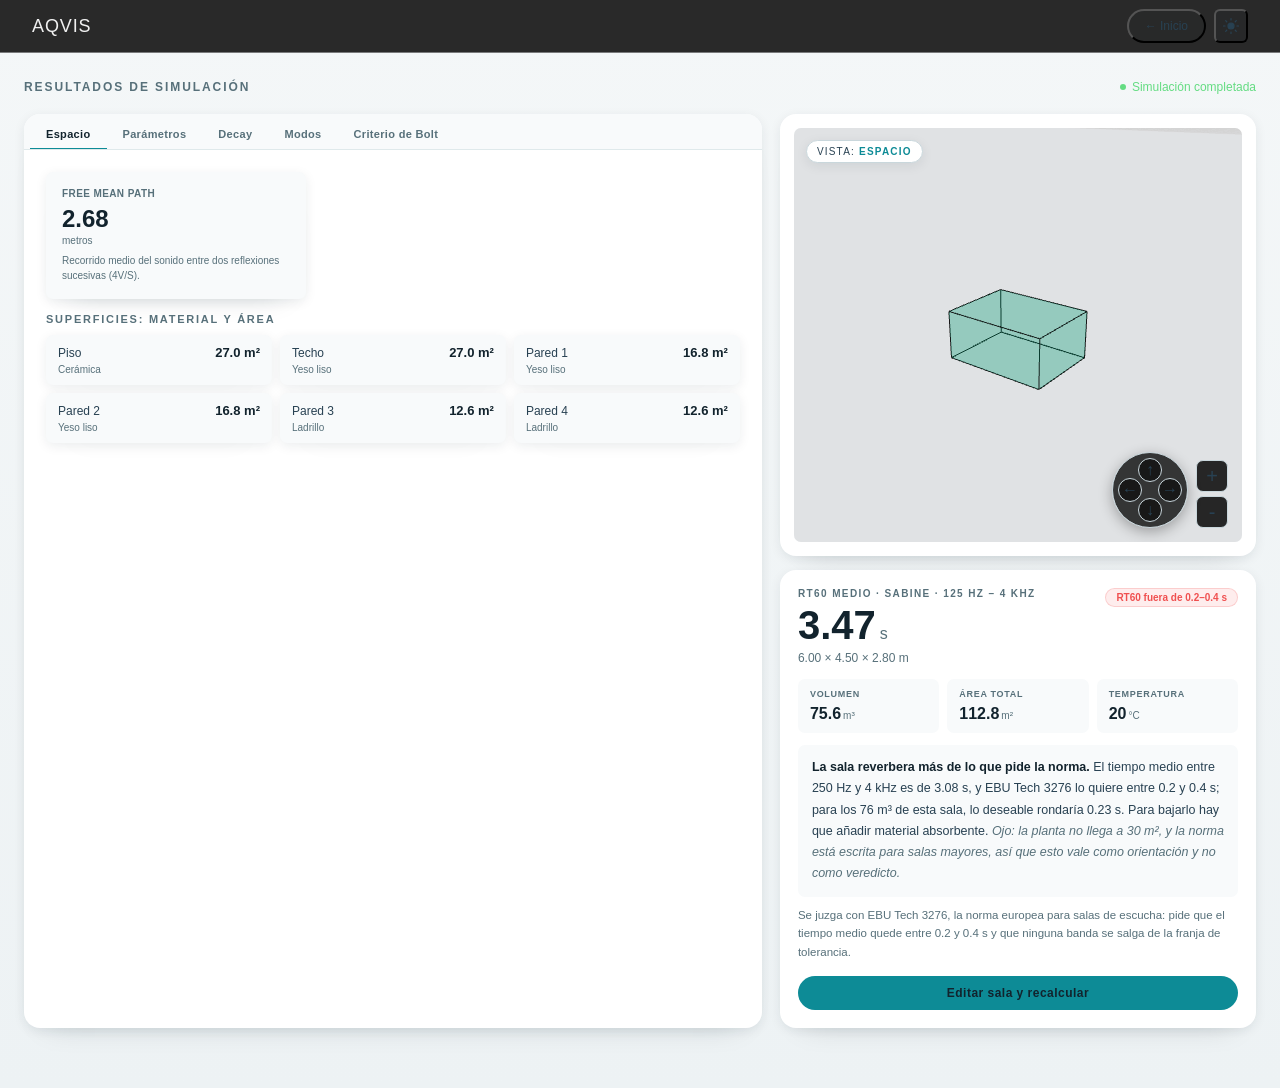
==== commit 1ae3d838: "Fórmulas compuestas, explicaciones en llano y el origen de cada modelo Tres cosas que pidió el autor" ====
--- a/results.html
+++ b/results.html
@@ -49,6 +49,42 @@
     .geo-surf-mat  { font-size:10px; color:var(--text3); font-family:var(--font-mono); }
     .geo-surf-trat { font-size:10px; color:var(--accent); font-family:var(--font-mono); }
 
+    /* ── Proporciones de EBU Tech 3276 ──
+       Segundo criterio de proporciones, y de la MISMA norma de la que sale
+       el criterio de RT60. Va en una tarjeta aparte bajo el gráfico de Bolt
+       para que no se confunda con él: Bolt es una región dibujada y esto son
+       tres desigualdades. */
+    .ebu-prop-card { background:var(--surface2); box-shadow:var(--shadow-card); border-radius:var(--radius-sm); padding:18px 20px 16px; margin-top:20px; }
+    .ebu-prop-head { display:flex; align-items:center; justify-content:space-between; gap:12px; margin-bottom:14px; }
+    .ebu-prop-title { font-size:10px; font-weight:700; letter-spacing:0.14em; text-transform:uppercase; color:var(--text3); font-family:var(--font-mono); }
+    .ebu-prop-row { display:flex; align-items:baseline; gap:10px; padding:7px 0; border-top:1px solid var(--border2); }
+    .ebu-prop-row:first-child { border-top:0; }
+    .ebu-prop-dot { width:8px; height:8px; border-radius:2px; flex-shrink:0; align-self:center; }
+    .ebu-prop-cond { flex:1; font-size:11px; color:var(--text2); font-family:var(--font-mono); }
+    .ebu-prop-val  { font-size:11px; color:var(--text3); font-family:var(--font-mono); white-space:nowrap; }
+    /* ══ TARJETA DE ORIGEN DEL MODELO (pestaña Decay) ══
+       Historia, fórmula y límites del modelo seleccionado. El cuerpo va a
+       13px y no a 10: si hay una explicación, tiene que poder leerse. */
+    .fx-card { background:var(--surface2); box-shadow:var(--shadow-card); border-radius:var(--radius-sm); padding:18px 20px 16px; margin-top:20px; }
+    .fx-card-head { margin-bottom:12px; }
+    .fx-card-kicker { font-size:10px; font-weight:700; letter-spacing:0.14em; text-transform:uppercase; color:var(--text3); font-family:var(--font-mono); }
+    .fx-card-title { font-size:17px; font-weight:600; color:var(--text); margin-top:5px; }
+    .fx-card-body { font-size:13px; line-height:1.75; color:var(--text2); margin:0; }
+    .fx-card-eqs { margin:16px 0 0; padding:16px 0; border-top:1px solid var(--border2); border-bottom:1px solid var(--border2); text-align:center; }
+    .fx-card-eqs .fx-row { padding:4px 0; }
+    .fx-card-eqs .fx-where { font-size:11px; color:var(--text3); font-family:var(--font-mono); margin:9px 0 7px; }
+    .fx-card-legend { margin-top:13px; display:grid; grid-template-columns:repeat(auto-fit,minmax(230px,1fr)); gap:5px 18px; }
+    .fx-leg-item { display:flex; align-items:baseline; gap:8px; font-size:12px; line-height:1.55; color:var(--text3); }
+    .fx-leg-item > .fx { flex:none; min-width:30px; }
+    .fx-card-when { margin-top:15px; font-size:13px; line-height:1.75; color:var(--text2); }
+    .fx-card-when-lbl { display:block; font-size:10px; font-weight:700; letter-spacing:0.14em; text-transform:uppercase; color:var(--accent); font-family:var(--font-mono); margin-bottom:5px; }
+
+    .ebu-prop-foot { margin-top:13px; font-size:12px; color:var(--text3); font-family:var(--font-mono); line-height:1.7; }
+    @media (max-width: 760px) {
+      .ebu-prop-row { flex-wrap:wrap; }
+      .ebu-prop-val { width:100%; padding-left:18px; }
+    }
+
     /* ── Bolt SVG corregido ── */
     .bolt-wrap { display:grid; grid-template-columns:1fr 1fr; gap:20px; align-items:start; }
     .bolt-chart-box { aspect-ratio:1; width:100%; max-width:380px; justify-self:center; }
@@ -97,14 +133,14 @@
     .summary-kicker { font-size:10px; font-weight:600; letter-spacing:0.14em; text-transform:uppercase; color:var(--text3); font-family:var(--font-mono); margin-bottom:6px; }
     .summary-rt { font-size:40px; font-weight:700; line-height:1; color:var(--text); font-variant-numeric:tabular-nums; }
     .summary-rt small { font-size:16px; font-weight:500; color:var(--text3); margin-left:4px; }
-    .summary-sub { font-size:11px; color:var(--text3); margin-top:6px; font-family:var(--font-mono); }
+    .summary-sub { font-size:12px; color:var(--text3); margin-top:6px; font-family:var(--font-mono); }
     .summary-stats { display:grid; grid-template-columns:repeat(3, 1fr); gap:8px; }
     .summary-stat { background:var(--surface2); border-radius:var(--radius-sm); padding:10px 12px; }
     .summary-stat-lbl { font-size:9px; font-weight:600; letter-spacing:0.08em; text-transform:uppercase; color:var(--text3); margin-bottom:6px; }
     .summary-stat-val { font-size:16px; font-weight:700; color:var(--text); font-variant-numeric:tabular-nums; white-space:nowrap; }
     .summary-stat-val small { font-size:10px; font-weight:500; color:var(--text3); margin-left:2px; }
     .summary-note { margin-top:12px; }
-    .summary-foot { margin-top:8px; font-size:10px; line-height:1.5; color:var(--text3); }
+    .summary-foot { margin-top:9px; font-size:11.5px; line-height:1.65; color:var(--text3); }
     .summary-actions { display:flex; gap:8px; margin-top:14px; }
     .summary-actions .recalc-btn { padding:10px; }
 
@@ -181,11 +217,11 @@
       <!-- ══ TABS ══ -->
       <div class="tabs-panel">
         <div class="tab-nav">
-          <button class="tab-btn active" onclick="showTab('espacio',this)">Espacio</button>
-          <button class="tab-btn" onclick="showTab('vars',this)">Parámetros</button>
-          <button class="tab-btn" onclick="showTab('decay',this)">Decay</button>
-          <button class="tab-btn" onclick="showTab('modos',this)">Modos</button>
-          <button class="tab-btn" onclick="showTab('bolt',this)">Criterio de Bolt</button>
+          <button class="tab-btn active" onclick="showTab('espacio',this)" data-tooltip-title="Espacio" data-tooltip="Las medidas de la sala y de qué está hecha cada cara: volumen, área total y el material de suelo, techo y paredes. Es el punto de partida de todo lo demás.">Espacio</button>
+          <button class="tab-btn" onclick="showTab('vars',this)" data-tooltip-title="Variables" data-tooltip="Los valores intermedios del cálculo — camino libre medio, distancia crítica, absorción media — que explican por qué el RT60 sale como sale.">Parámetros</button>
+          <button class="tab-btn" onclick="showTab('decay',this)" data-tooltip-title="Decay" data-tooltip="Cuánto dura la reverberación en cada banda de frecuencia, con la franja que la norma da por buena. Arriba puedes cambiar de modelo de cálculo y ver en qué se diferencian.">Decay</button>
+          <button class="tab-btn" onclick="showTab('modos',this)" data-tooltip-title="Modos" data-tooltip="Las frecuencias a las que la sala resuena por su propia forma. En graves son pocas y están separadas, y eso se oye: hay notas que la sala refuerza y otras que se traga.">Modos</button>
+          <button class="tab-btn" onclick="showTab('bolt',this)" data-tooltip-title="Bolt" data-tooltip="Si las tres medidas de la sala guardan buena proporción entre sí, los modos quedan bien repartidos. La zona dibujada es la que Bolt propuso en 1946 como favorable.">Criterio de Bolt</button>
         </div>
 
         <div class="tab-content">
@@ -193,7 +229,7 @@
           <!-- Espacio -->
           <div id="tab-espacio" class="tab-pane active">
             <div class="param-grid" style="margin-bottom:14px">
-              <div class="param-card">
+              <div class="param-card" data-tooltip-title="Camino libre medio" data-tooltip="La distancia que recorre el sonido, de media, entre un rebote y el siguiente. Cuanto más corta, más veces rebota por segundo y antes se lo come la absorción de las superficies." data-tooltip-fx="*l* = {4*V* | *S*}">
                 <div class="param-lbl">Free mean path</div>
                 <div class="param-val" id="g-fmp">—</div>
                 <div class="param-unit">metros</div>
@@ -207,31 +243,31 @@
           <!-- Parámetros acústicos (calculados) -->
           <div id="tab-vars" class="tab-pane">
             <div class="param-grid">
-              <div class="param-card">
+              <div class="param-card" data-tooltip-title="Distancia crítica" data-tooltip="A esta distancia de la fuente, lo que llega directo y lo que devuelve la sala suenan igual de fuerte. Más cerca mandas tú; más lejos manda la sala. Es la distancia a la que conviene poner el micrófono o sentarse a escuchar." data-tooltip-fx="*d*_c = 0.057·√{*V* | *T*}">
                 <div class="param-lbl">Distancia crítica</div>
                 <div class="param-val" id="p-dc">—</div>
                 <div class="param-unit">metros</div>
                 <div class="param-hint">Distancia a la fuente donde el sonido directo iguala al reverberante.</div>
               </div>
-              <div class="param-card">
+              <div class="param-card" data-tooltip-title="Velocidad del sonido" data-tooltip="Depende sólo de la temperatura del aire: a 20 °C son 343 m/s. De ella salen las frecuencias de los modos, así que una sala caliente resuena un poco más agudo." data-tooltip-fx="*c* = 331.3 + 0.606·*T*">
                 <div class="param-lbl">Vel. del sonido</div>
                 <div class="param-val" id="p-vsound">—</div>
                 <div class="param-unit">m/s</div>
                 <div class="param-hint">Depende de la temperatura del aire.</div>
               </div>
-              <div class="param-card">
+              <div class="param-card" data-tooltip-title="Absorción media" data-tooltip="Cuánto se traga la sala de media, de 0 (todo rebota) a 1 (no vuelve nada). Es la media de las seis caras pesada por su área, y se calcula banda por banda porque los materiales no absorben igual en graves que en agudos.">
                 <div class="param-lbl">α promedio</div>
                 <div class="param-val" id="p-alpha">—</div>
                 <div class="param-unit">coef. absorción</div>
                 <div class="param-hint">Absorción media ponderada por área (0 = refleja todo, 1 = absorbe todo).</div>
               </div>
-              <div class="param-card">
+              <div class="param-card" data-tooltip-title="Constante de sala" data-tooltip="Resume en un número la absorción efectiva de la sala. Cuanto más alta, más seca suena y menos campo reverberante hay. Se mide en metros cuadrados Sabine." data-tooltip-fx="*R* = {*S*·*α* | 1 − *α*}">
                 <div class="param-lbl">Constante R</div>
                 <div class="param-val" id="p-R">—</div>
                 <div class="param-unit">m² Sabine</div>
                 <div class="param-hint">Absorción efectiva de la sala. Más alto = sala más seca.</div>
               </div>
-              <div class="param-card">
+              <div class="param-card" data-tooltip-title="Frecuencia de Schroeder" data-tooltip="La frontera entre dos mundos. Por debajo, la sala suena por modos sueltos que se oyen uno a uno. Por encima hay tantos que se mezclan y empiezan a valer las fórmulas estadísticas como Sabine." data-tooltip-fx="*f*_s = 2000·√{*T* | *V*}">
                 <div class="param-lbl">Frec. Schroeder</div>
                 <div class="param-val" id="p-schroeder">—</div>
                 <div class="param-unit">Hz</div>
@@ -256,17 +292,35 @@
             <div class="rt-chart-title">RT60 — Frecuencia vs Tiempo de Reverberación</div>
             <div id="rt-chart"></div>
 
+            <!-- De dónde sale la curva: historia del modelo, su fórmula
+                 compuesta y cuándo deja de valer. Ocupa el hueco que el
+                 rediseño dejó bajo el gráfico, porque la columna derecha
+                 es alta y fija y la de análisis se estira para acompañarla. -->
+            <div class="fx-card" id="decay-origen">
+              <div class="fx-card-head">
+                <div class="fx-card-kicker">De dónde sale esta curva</div>
+                <div class="fx-card-title" id="decay-origen-title">—</div>
+              </div>
+              <p class="fx-card-body" id="decay-origen-body"></p>
+              <div class="fx-card-eqs" id="decay-origen-eqs"></div>
+              <div class="fx-card-legend" id="decay-origen-legend"></div>
+              <div class="fx-card-when">
+                <span class="fx-card-when-lbl">Cuándo usarlo</span>
+                <span id="decay-origen-when"></span>
+              </div>
+            </div>
+
           </div>
 
           <!-- Modos -->
           <div id="tab-modos" class="tab-pane">
             <div class="modos-head">
-              <div class="schroeder-lbl">Frecuencia de Schroeder: <strong id="schroeder-val">—</strong></div>
+              <div class="schroeder-lbl" data-tooltip-title="Frecuencia de Schroeder" data-tooltip="Por debajo de aquí la sala suena por resonancias sueltas, que se oyen una a una. Por encima hay tantas que se mezclan en un campo parejo, y es ahí donde valen Sabine y Eyring.">Frecuencia de Schroeder: <strong id="schroeder-val">—</strong></div>
               <div class="zone-hint">zona modal ↓ · zona estadística →</div>
             </div>
             <div class="modes-view-tabs" role="tablist" aria-label="Vista de modos">
-              <button class="modes-view-btn active" type="button" role="tab" aria-selected="true" onclick="setModesView('histogram',this)">Histograma</button>
-              <button class="modes-view-btn" type="button" role="tab" aria-selected="false" onclick="setModesView('visualization',this)">Visualización</button>
+              <button class="modes-view-btn active" type="button" role="tab" aria-selected="true" onclick="setModesView('histogram',this)" data-tooltip-title="Histograma" data-tooltip="Cuántas resonancias caen en cada banda de un tercio de octava, separadas por tipo. Sirve para ver si están bien repartidas o se amontonan en unas pocas frecuencias.">Histograma</button>
+              <button class="modes-view-btn" type="button" role="tab" aria-selected="false" onclick="setModesView('visualization',this)" data-tooltip-title="Visualización" data-tooltip="La lista de resonancias una a una. Pulsa una frecuencia y el cubo 3D te enseña dónde esa resonancia suena fuerte y dónde casi no se oye.">Visualización</button>
             </div>
 
             <div class="modes-view-pane active" id="modes-view-histogram">
@@ -323,6 +377,18 @@
                   Región de Bolt (1946), digitalizada de la figura (±0.02).
                   Sepmeyer, Louden, Volkmann y Boner — no todas caen dentro.
                 </div>
+              </div>
+            </div>
+
+            <div class="ebu-prop-card">
+              <div class="ebu-prop-head">
+                <div class="ebu-prop-title" data-tooltip-title="Proporciones de EBU" data-tooltip="Tres condiciones que la norma pone a las medidas de la sala. Son la misma idea que Bolt — que las tres dimensiones no se parezcan demasiado — pero escritas como desigualdades en vez de dibujadas como una región.">Proporciones de EBU Tech 3276</div>
+                <span class="chip" id="ebu-prop-chip">—</span>
+              </div>
+              <div id="ebu-prop-rows"></div>
+              <div class="ebu-prop-foot">
+                EBU Tech 3276, 2.ª ed. (1998), anexo de dimensiones. l = la mayor
+                dimensión de la planta, w = la menor, h = la altura.
               </div>
             </div>
           </div>
@@ -358,18 +424,18 @@
           <div class="summary-head">
             <div>
               <div class="summary-kicker">RT60 medio · Sabine · 125 Hz – 4 kHz</div>
-              <div class="summary-rt"><span id="s-rt">—</span><small>s</small></div>
-              <div class="summary-sub" id="s-dims">—</div>
-            </div>
-            <span class="chip" id="s-chip">—</span>
+              <div class="summary-rt" data-tooltip-title="RT60 medio" data-tooltip="La media de las seis bandas de octava, de 125 Hz a 4 kHz, calculada por Sabine. Es un resumen para hacerse una idea; el veredicto de la norma no usa esta cifra sino la media de 250 Hz a 4 kHz, que deja fuera los graves."><span id="s-rt">—</span><small>s</small></div>
+              <div class="summary-sub" id="s-dims" data-tooltip-title="Medidas" data-tooltip="Largo, ancho y alto por dentro, de superficie a superficie. Son las que se usaron en el cálculo.">—</div>
+            </div>
+            <span class="chip" id="s-chip" data-tooltip-title="Veredicto" data-tooltip="Se queda con el peor de los dos criterios de EBU Tech 3276: que el tiempo medio esté entre 0.2 y 0.4 s, y que ninguna de las seis bandas se salga de su franja de tolerancia. Basta con que falle uno para que baje la nota.">—</span>
           </div>
           <div class="summary-stats">
-            <div class="summary-stat"><div class="summary-stat-lbl">Volumen</div><div class="summary-stat-val"><span id="s-vol">—</span><small>m³</small></div></div>
-            <div class="summary-stat"><div class="summary-stat-lbl">Área total</div><div class="summary-stat-val"><span id="s-area">—</span><small>m²</small></div></div>
-            <div class="summary-stat"><div class="summary-stat-lbl">Temperatura</div><div class="summary-stat-val"><span id="s-temp">—</span><small>°C</small></div></div>
+            <div class="summary-stat" data-tooltip-title="Volumen" data-tooltip="Largo por ancho por alto. De aquí sale el tiempo de reverberación que la norma da como orientación para una sala de este tamaño: cuanto más grande, más se le permite reverberar." data-tooltip-fx="*T* = 0.25·{*V* | 100}^{1/3}"><div class="summary-stat-lbl">Volumen</div><div class="summary-stat-val"><span id="s-vol">—</span><small>m³</small></div></div>
+            <div class="summary-stat" data-tooltip-title="Área total" data-tooltip="La suma de las seis caras. Multiplicada por la absorción media da la absorción total de la sala, que es lo que de verdad decide cuánto dura la reverberación."><div class="summary-stat-lbl">Área total</div><div class="summary-stat-val"><span id="s-area">—</span><small>m²</small></div></div>
+            <div class="summary-stat" data-tooltip-title="Temperatura" data-tooltip="Fija la velocidad del sonido y, con ella, las frecuencias de los modos y cuánto absorbe el propio aire en las bandas agudas."><div class="summary-stat-lbl">Temperatura</div><div class="summary-stat-val"><span id="s-temp">—</span><small>°C</small></div></div>
           </div>
           <div class="note summary-note" id="s-note">—</div>
-          <div class="summary-foot">El veredicto sigue a EBU Tech 3276: T<sub>m</sub> entre 0.2 y 0.4 s, y las seis bandas dentro de su brecha de tolerancia.</div>
+          <div class="summary-foot">Se juzga con EBU Tech 3276, la norma europea para salas de escucha: pide que el tiempo medio quede entre 0.2 y 0.4 s y que ninguna banda se salga de la franja de tolerancia.</div>
           <div class="summary-actions">
             <button class="recalc-btn" type="button" onclick="window.location.href='simulator.html'">Editar sala y recalcular</button>
           </div>
@@ -383,6 +449,7 @@
 <script src="js/three.min.js"></script>
 <script src="js/OrbitControls.js"></script>
 <script src="js/aqengine.js"></script>
+<script src="js/formulas.js"></script>
 <script src="js/app.js"></script>
 <script src="js/results.js"></script>
 <script src="js/renderer.js"></script>
--- a/css/global.css
+++ b/css/global.css
@@ -156,7 +156,7 @@
 .aq-tooltip {
   position: fixed;
   z-index: 3000;
-  max-width: min(260px, calc(100vw - 24px));
+  max-width: min(300px, calc(100vw - 24px));
   padding: 9px 11px 9px 13px;
   border: 1px solid var(--accent);
   border-radius: 6px;
@@ -164,8 +164,8 @@
   box-shadow: 0 8px 22px rgba(0,0,0,0.4), inset 3px 0 0 var(--accent);
   color: var(--text2);
   font-family: var(--font-mono);
-  font-size: 10px;
-  line-height: 1.4;
+  font-size: 12px;
+  line-height: 1.55;
   pointer-events: none;
   opacity: 0;
   transform: translateY(4px);
@@ -629,15 +629,19 @@
 
 /* ── NOTES ── */
 .note {
-  padding: 11px 14px;
+  padding: 12px 14px;
   border-radius: var(--radius-sm);
-  font-size: 11px;
-  font-family: var(--font-mono);
-  line-height: 1.6;
+  font-size: 12.5px;
+  font-family: var(--font-mono);
+  line-height: 1.7;
   margin-top: 12px;
-  color: var(--text3);
-  background: var(--surface2);
-}
+  color: var(--text2);
+  background: var(--surface2);
+}
+/* La frase de cabeza de la nota va destacada: dice QUÉ le pasa a la sala
+   antes de dar la cifra, y es lo que hay que poder leer de un vistazo. */
+.note b { color: var(--text); font-weight: 600; }
+.note i { color: var(--text3); font-style: italic; }
 
 /* ── RECALC OVERLAY ── */
 .recalc-overlay {
@@ -833,7 +837,7 @@
 .modes-view-btn.active { background:var(--accent); color:var(--bg); }
 .modes-view-pane { display:none; }
 .modes-view-pane.active { display:block; animation:fadeUp 0.2s ease; }
-.modes-help,.histogram-help { max-width:760px; margin:-6px 0 16px; color:var(--text3); font-size:11px; line-height:1.55; }
+.modes-help,.histogram-help { max-width:760px; margin:-6px 0 16px; color:var(--text3); font-size:12.5px; line-height:1.7; }
 .histogram-help { margin:-4px 0 16px; }
 
 /* ── GEO SURFACES ── */
@@ -1125,3 +1129,86 @@
 @media (max-width:720px) {
   .three-camera-controls { right:8px; bottom:8px; }
 }
+
+/* ══════════════════════════════════════════════════════════════════
+   FÓRMULAS — compuestas como las del editor de ecuaciones de Word
+   ══════════════════════════════════════════════════════════════════
+   Cambria, variables en cursiva, números y operadores en redonda, y las
+   fracciones apiladas con su raya en medio. Sin LaTeX ni librerías de
+   maquetación matemática: la misma pantalla existe en Unity con
+   TextMeshPro, que no entiende LaTeX, y lo que sí se reproduce allí son
+   cajas — una fila, una columna y una raya. Ver js/formulas.js. */
+.fx {
+  display: inline-flex;
+  align-items: center;
+  font-family: Cambria, 'Cambria Math', Georgia, 'Times New Roman', serif;
+  font-size: 16px;
+  line-height: 1;
+  color: var(--text);
+  white-space: nowrap;
+}
+.fx i { font-style: italic; }
+.fx .fx-op  { padding: 0 0.3em; }
+.fx .fx-esp { width: 0.26em; }
+/* El subindice baja con un margen superior, no con align-self: dentro de
+   una fila centrada el margen desplaza el glifo hacia abajo, y eso es un
+   offset que en Unity se reproduce tal cual. */
+.fx .fx-sub {
+  font-size: 0.64em;
+  font-style: italic;
+  margin-top: 0.62em;
+}
+/* La fracción: numerador arriba, raya, denominador debajo. La raya es el
+   borde del denominador y no un elemento aparte, para que su ancho sea
+   exactamente el de la caja más ancha de las dos. */
+.fx .fx-frac {
+  display: inline-flex;
+  flex-direction: column;
+  align-items: center;
+  margin: 0 0.24em;
+}
+.fx .fx-num { display: inline-flex; align-items: center; padding: 0 0.4em 3px; }
+.fx .fx-den { display: inline-flex; align-items: center; padding: 3px 0.4em 0; border-top: 1px solid currentColor; }
+
+.fx-lg { font-size: 19px; }
+.fx-sm { font-size: 13px; }
+
+/* ══ GLOBO DE AYUDA ══ */
+/* Con título, cuerpo y, si hace falta, una fórmula compuesta. El cuerpo
+   explica primero QUÉ es la cifra; la fórmula viene después, para quien
+   la quiera, y no al revés. */
+.aq-tip-title {
+  display: block;
+  font-size: 10px;
+  font-weight: 700;
+  letter-spacing: 0.08em;
+  text-transform: uppercase;
+  color: var(--accent);
+  margin-bottom: 4px;
+}
+.aq-tooltip .fx { font-size: 13px; color: var(--text); }
+.aq-tip-fx {
+  display: block;
+  margin-top: 7px;
+  padding-top: 7px;
+  border-top: 1px solid var(--border2);
+}
+
+/* Raíz: el signo, y encima del contenido la línea que lo cubre. Es un
+   borde superior, igual que la raya de la fracción. */
+.fx .fx-raiz { font-size: 1.15em; margin-right: -0.04em; }
+.fx .fx-radicando {
+  display: inline-flex;
+  align-items: center;
+  border-top: 1px solid currentColor;
+  padding: 2px 0.18em 0 0.1em;
+}
+.fx .fx-sup {
+  font-size: 0.64em;
+  margin-bottom: 0.62em;
+}
+
+/* Un símbolo suelto dentro de prosa corriente (la leyenda de la tarjeta
+   de Decay): misma tipografía que las fórmulas, para que la S de la
+   explicación sea la misma S que la de la ecuación. */
+.fx-en-texto { font-family: Cambria, 'Cambria Math', Georgia, serif; font-style: italic; color: var(--text2); }
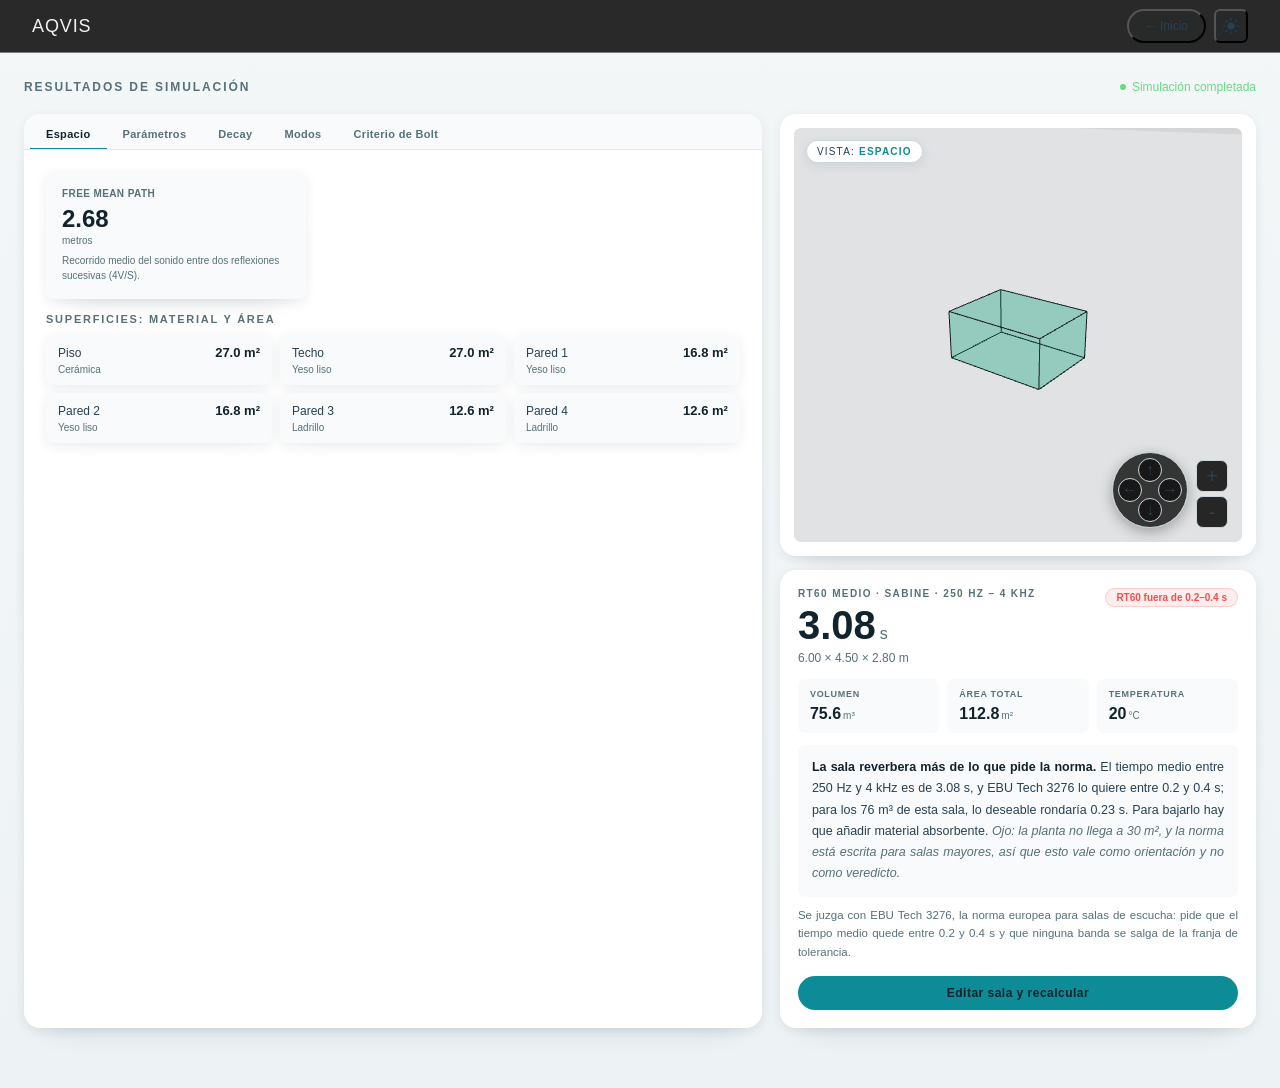
==== commit 2d62c23d: "El RT60 del resumen pasa a 250 Hz – 4 kHz, y la tarjeta de proporciones EL PROMEDIO QUE SE MUESTRA Y" ====
--- a/results.html
+++ b/results.html
@@ -57,11 +57,17 @@
     .ebu-prop-card { background:var(--surface2); box-shadow:var(--shadow-card); border-radius:var(--radius-sm); padding:18px 20px 16px; margin-top:20px; }
     .ebu-prop-head { display:flex; align-items:center; justify-content:space-between; gap:12px; margin-bottom:14px; }
     .ebu-prop-title { font-size:10px; font-weight:700; letter-spacing:0.14em; text-transform:uppercase; color:var(--text3); font-family:var(--font-mono); }
-    .ebu-prop-row { display:flex; align-items:baseline; gap:10px; padding:7px 0; border-top:1px solid var(--border2); }
-    .ebu-prop-row:first-child { border-top:0; }
-    .ebu-prop-dot { width:8px; height:8px; border-radius:2px; flex-shrink:0; align-self:center; }
-    .ebu-prop-cond { flex:1; font-size:11px; color:var(--text2); font-family:var(--font-mono); }
-    .ebu-prop-val  { font-size:11px; color:var(--text3); font-family:var(--font-mono); white-space:nowrap; }
+    /* Cada condición ocupa dos líneas: el nombre en castellano arriba y la
+       desigualdad compuesta debajo. La cifra medida va en su columna. */
+    .ebu-prop-row { display:grid; grid-template-columns:9px 1fr auto; align-items:start; gap:0 12px; padding:13px 0; border-top:1px solid var(--border2); }
+    .ebu-prop-row:first-child { border-top:0; padding-top:4px; }
+    .ebu-prop-dot { width:8px; height:8px; border-radius:2px; margin-top:4px; }
+    .ebu-prop-cond { min-width:0; }
+    .ebu-prop-name { display:block; font-size:13px; color:var(--text2); line-height:1.4; }
+    .ebu-prop-fx   { display:block; margin-top:8px; }
+    .ebu-prop-fx .fx { font-size:15px; color:var(--text3); }
+    .ebu-prop-val  { font-size:12px; color:var(--text3); font-family:var(--font-mono); white-space:nowrap; text-align:right; line-height:1.55; padding-top:1px; }
+    .ebu-prop-val b { display:block; color:var(--text2); font-weight:600; }
     /* ══ TARJETA DE ORIGEN DEL MODELO (pestaña Decay) ══
        Historia, fórmula y límites del modelo seleccionado. El cuerpo va a
        13px y no a 10: si hay una explicación, tiene que poder leerse. */
@@ -69,17 +75,17 @@
     .fx-card-head { margin-bottom:12px; }
     .fx-card-kicker { font-size:10px; font-weight:700; letter-spacing:0.14em; text-transform:uppercase; color:var(--text3); font-family:var(--font-mono); }
     .fx-card-title { font-size:17px; font-weight:600; color:var(--text); margin-top:5px; }
-    .fx-card-body { font-size:13px; line-height:1.75; color:var(--text2); margin:0; }
+    .fx-card-body { font-size:13px; line-height:1.75; color:var(--text2); margin:0; text-align:justify; hyphens:auto; }
     .fx-card-eqs { margin:16px 0 0; padding:16px 0; border-top:1px solid var(--border2); border-bottom:1px solid var(--border2); text-align:center; }
     .fx-card-eqs .fx-row { padding:4px 0; }
     .fx-card-eqs .fx-where { font-size:11px; color:var(--text3); font-family:var(--font-mono); margin:9px 0 7px; }
     .fx-card-legend { margin-top:13px; display:grid; grid-template-columns:repeat(auto-fit,minmax(230px,1fr)); gap:5px 18px; }
     .fx-leg-item { display:flex; align-items:baseline; gap:8px; font-size:12px; line-height:1.55; color:var(--text3); }
     .fx-leg-item > .fx { flex:none; min-width:30px; }
-    .fx-card-when { margin-top:15px; font-size:13px; line-height:1.75; color:var(--text2); }
+    .fx-card-when { margin-top:15px; font-size:13px; line-height:1.75; color:var(--text2); text-align:justify; hyphens:auto; }
     .fx-card-when-lbl { display:block; font-size:10px; font-weight:700; letter-spacing:0.14em; text-transform:uppercase; color:var(--accent); font-family:var(--font-mono); margin-bottom:5px; }
 
-    .ebu-prop-foot { margin-top:13px; font-size:12px; color:var(--text3); font-family:var(--font-mono); line-height:1.7; }
+    .ebu-prop-foot { margin-top:14px; font-size:12px; color:var(--text3); font-family:var(--font-mono); line-height:1.7; text-align:justify; hyphens:auto; }
     @media (max-width: 760px) {
       .ebu-prop-row { flex-wrap:wrap; }
       .ebu-prop-val { width:100%; padding-left:18px; }
@@ -140,7 +146,7 @@
     .summary-stat-val { font-size:16px; font-weight:700; color:var(--text); font-variant-numeric:tabular-nums; white-space:nowrap; }
     .summary-stat-val small { font-size:10px; font-weight:500; color:var(--text3); margin-left:2px; }
     .summary-note { margin-top:12px; }
-    .summary-foot { margin-top:9px; font-size:11.5px; line-height:1.65; color:var(--text3); }
+    .summary-foot { margin-top:9px; font-size:11.5px; line-height:1.65; color:var(--text3); text-align:justify; hyphens:auto; }
     .summary-actions { display:flex; gap:8px; margin-top:14px; }
     .summary-actions .recalc-btn { padding:10px; }
 
@@ -423,8 +429,8 @@
         <div class="summary-card">
           <div class="summary-head">
             <div>
-              <div class="summary-kicker">RT60 medio · Sabine · 125 Hz – 4 kHz</div>
-              <div class="summary-rt" data-tooltip-title="RT60 medio" data-tooltip="La media de las seis bandas de octava, de 125 Hz a 4 kHz, calculada por Sabine. Es un resumen para hacerse una idea; el veredicto de la norma no usa esta cifra sino la media de 250 Hz a 4 kHz, que deja fuera los graves."><span id="s-rt">—</span><small>s</small></div>
+              <div class="summary-kicker">RT60 medio · Sabine · 250 Hz – 4 kHz</div>
+              <div class="summary-rt" data-tooltip-title="RT60 medio" data-tooltip="La media de las bandas de octava de 250 Hz a 4 kHz, calculada por Sabine. Es el T_m con el que EBU Tech 3276 juzga la sala: la cifra que ves aquí es exactamente la que decide el veredicto. Los 125 Hz quedan fuera porque suelen caer por debajo de la frecuencia de Schroeder, donde el cálculo vale menos."><span id="s-rt">—</span><small>s</small></div>
               <div class="summary-sub" id="s-dims" data-tooltip-title="Medidas" data-tooltip="Largo, ancho y alto por dentro, de superficie a superficie. Son las que se usaron en el cálculo.">—</div>
             </div>
             <span class="chip" id="s-chip" data-tooltip-title="Veredicto" data-tooltip="Se queda con el peor de los dos criterios de EBU Tech 3276: que el tiempo medio esté entre 0.2 y 0.4 s, y que ninguna de las seis bandas se salga de su franja de tolerancia. Basta con que falle uno para que baje la nota.">—</span>
--- a/css/global.css
+++ b/css/global.css
@@ -166,6 +166,8 @@
   font-family: var(--font-mono);
   font-size: 12px;
   line-height: 1.55;
+  text-align: justify;
+  hyphens: auto;
   pointer-events: none;
   opacity: 0;
   transform: translateY(4px);
@@ -629,6 +631,8 @@
 
 /* ── NOTES ── */
 .note {
+  text-align: justify;
+  hyphens: auto;
   padding: 12px 14px;
   border-radius: var(--radius-sm);
   font-size: 12.5px;
@@ -837,7 +841,7 @@
 .modes-view-btn.active { background:var(--accent); color:var(--bg); }
 .modes-view-pane { display:none; }
 .modes-view-pane.active { display:block; animation:fadeUp 0.2s ease; }
-.modes-help,.histogram-help { max-width:760px; margin:-6px 0 16px; color:var(--text3); font-size:12.5px; line-height:1.7; }
+.modes-help,.histogram-help { max-width:760px; margin:-6px 0 16px; color:var(--text3); font-size:12.5px; line-height:1.7; text-align:justify; hyphens:auto; }
 .histogram-help { margin:-4px 0 16px; }
 
 /* ── GEO SURFACES ── */
